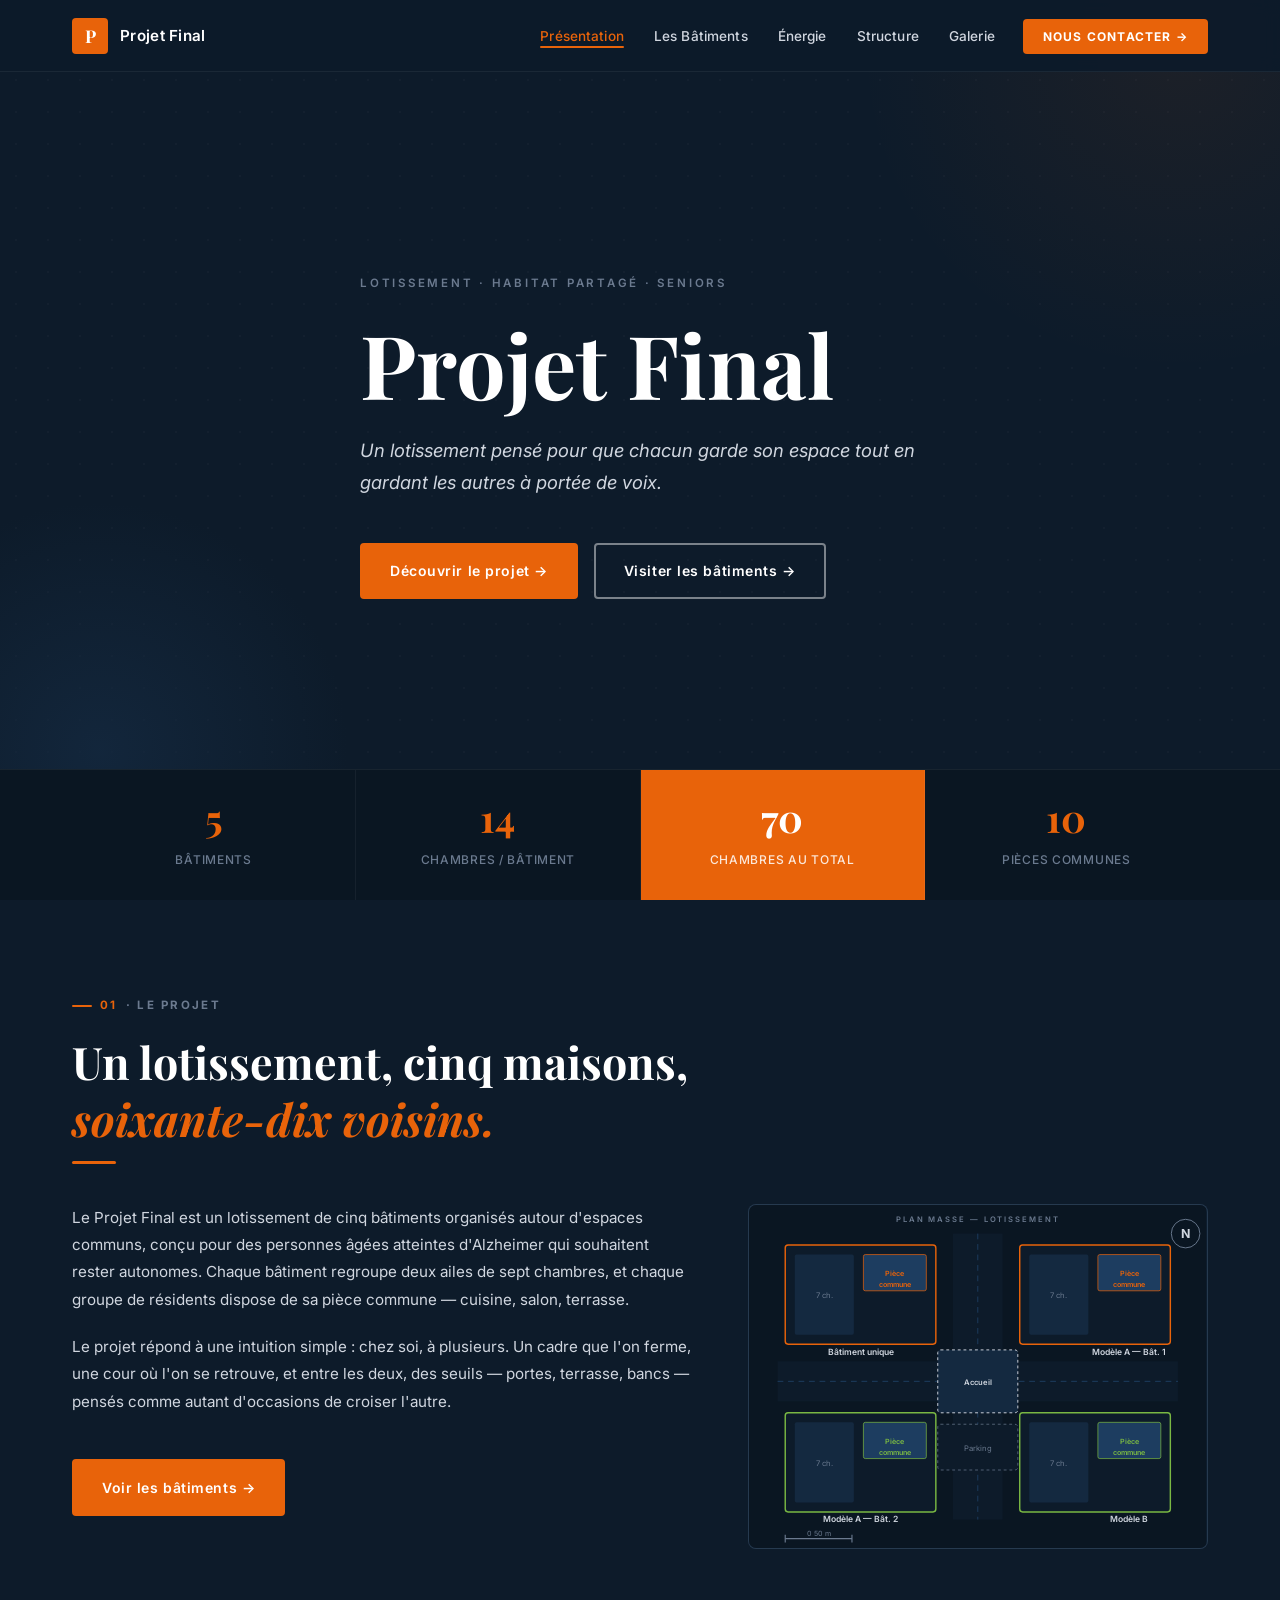
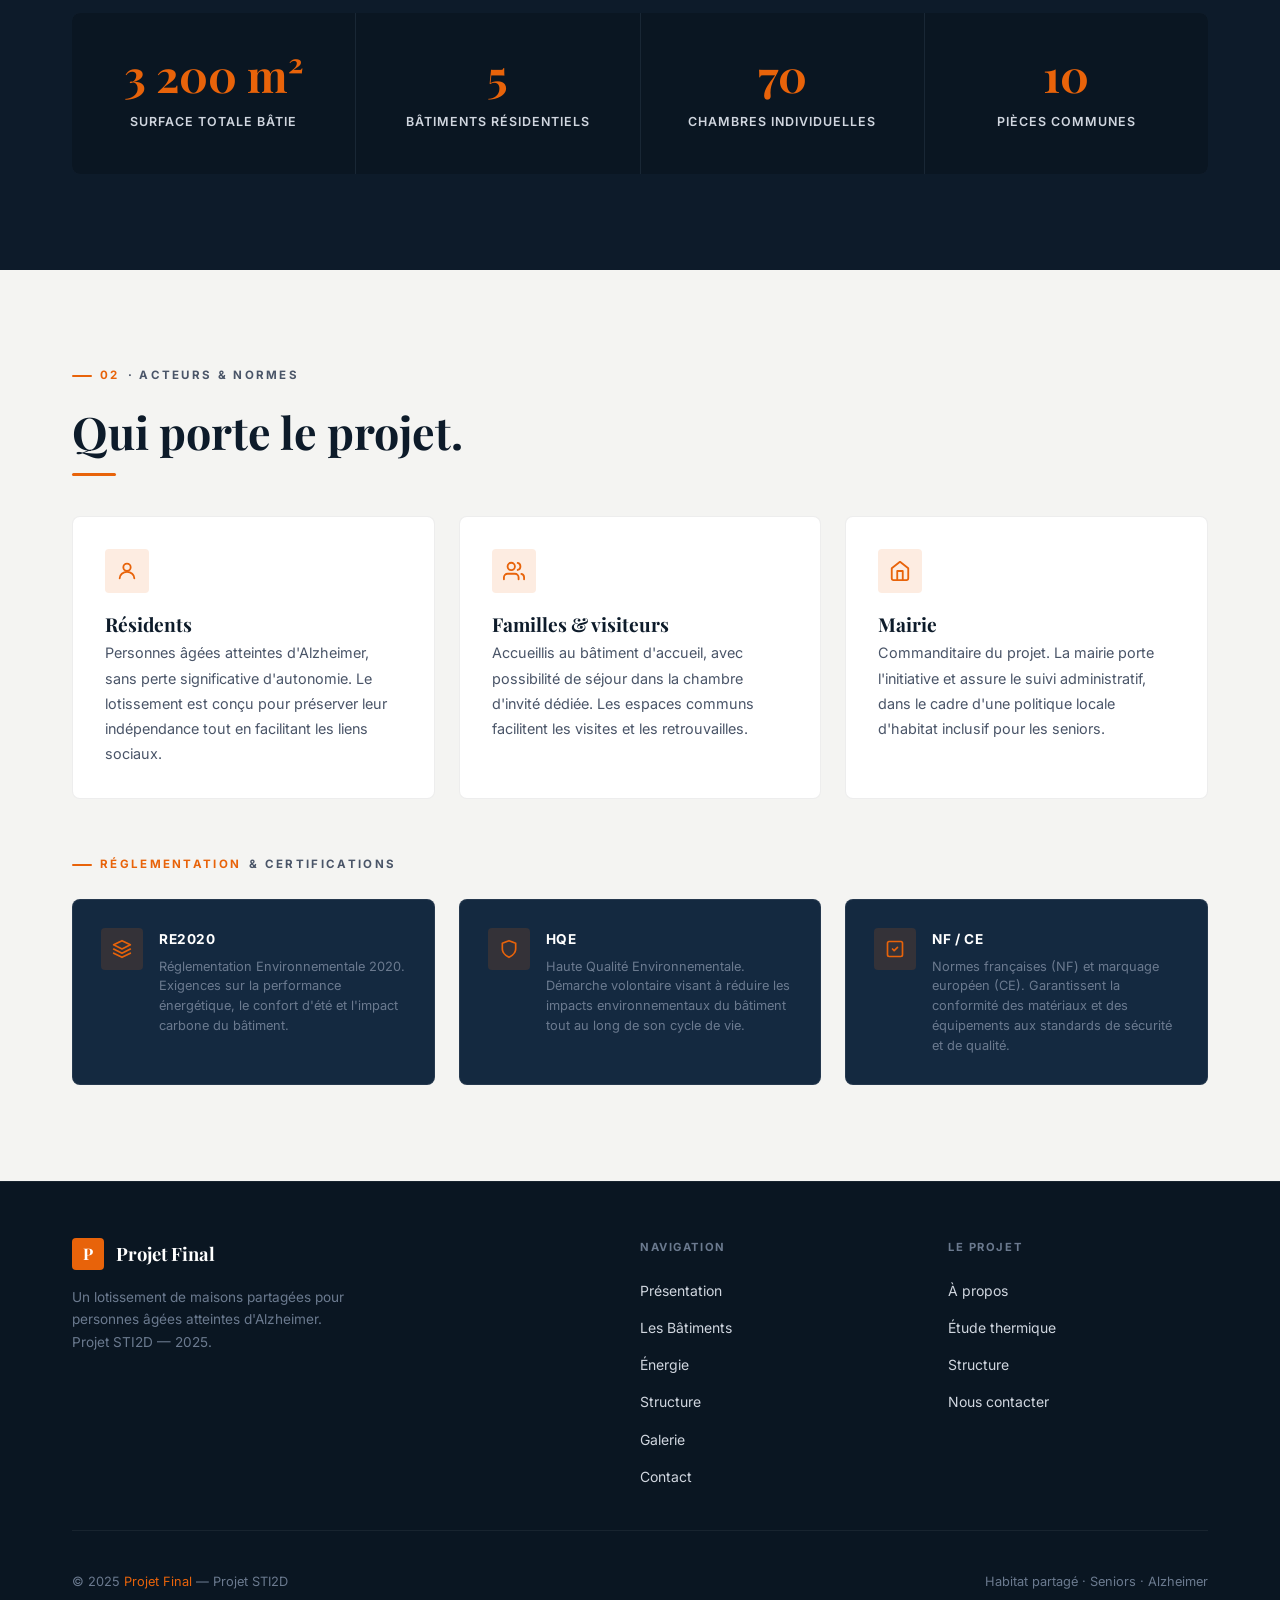
==== index.html @ f5f5091e "Add files via upload" ====
<!DOCTYPE html>
<html lang="fr">
<head>
  <meta charset="UTF-8">
  <meta name="viewport" content="width=device-width, initial-scale=1.0">
  <title>Présentation — Projet Final</title>
  <link rel="preconnect" href="https://fonts.googleapis.com">
  <link rel="preconnect" href="https://fonts.gstatic.com" crossorigin>
  <link href="https://fonts.googleapis.com/css2?family=Inter:wght@300;400;500;600;700&family=Playfair+Display:ital,wght@0,400;0,600;0,700;1,400;1,600;1,700&display=swap" rel="stylesheet">
  <link rel="stylesheet" href="style.css">
</head>
<body>

  <!-- ===== HEADER ===== -->
  <header class="header">
    <nav class="nav container">
      <a href="index.html" class="nav__logo">
        <span class="nav__logo-icon">P</span>
        <span class="nav__logo-text">Projet Final</span>
      </a>
      <ul class="nav__links">
        <li><a href="index.html" class="nav__link active">Présentation</a></li>
        <li><a href="batiments.html" class="nav__link">Les Bâtiments</a></li>
        <li><a href="energie.html" class="nav__link">Énergie</a></li>
        <li><a href="structure.html" class="nav__link">Structure</a></li>
        <li><a href="galerie.html" class="nav__link">Galerie</a></li>
        <li><a href="contact.html" class="nav__link nav__link--cta">NOUS CONTACTER →</a></li>
      </ul>
      <button class="nav__burger" id="burgerBtn" aria-label="Ouvrir le menu" aria-expanded="false">
        <span></span><span></span><span></span>
      </button>
    </nav>
    <nav class="nav__mobile" id="mobileNav">
      <a href="index.html" class="nav__link active">Présentation</a>
      <a href="batiments.html" class="nav__link">Les Bâtiments</a>
      <a href="energie.html" class="nav__link">Énergie</a>
      <a href="structure.html" class="nav__link">Structure</a>
      <a href="galerie.html" class="nav__link">Galerie</a>
      <a href="contact.html" class="nav__link nav__link--cta">NOUS CONTACTER →</a>
    </nav>
  </header>

  <main>

    <!-- ===== HERO ===== -->
    <section class="hero">
      <div class="hero__content container">
        <p class="hero__eyebrow">Lotissement · Habitat Partagé · Seniors</p>
        <h1 class="hero__title">Projet Final</h1>
        <p class="hero__subtitle">Un lotissement pensé pour que chacun garde son espace tout en gardant les autres à portée de voix.</p>
        <div class="hero__actions">
          <a href="#projet" class="btn btn--primary">Découvrir le projet →</a>
          <a href="batiments.html" class="btn btn--outline">Visiter les bâtiments →</a>
        </div>
      </div>

      <!-- Stats banner -->
      <div class="hero__stats">
        <div class="hero__stats-grid container">
          <div class="hero__stat">
            <span class="hero__stat-number">5</span>
            <span class="hero__stat-label">Bâtiments</span>
          </div>
          <div class="hero__stat">
            <span class="hero__stat-number">14</span>
            <span class="hero__stat-label">Chambres / bâtiment</span>
          </div>
          <div class="hero__stat hero__stat--featured">
            <span class="hero__stat-number">70</span>
            <span class="hero__stat-label">Chambres au total</span>
          </div>
          <div class="hero__stat">
            <span class="hero__stat-number">10</span>
            <span class="hero__stat-label">Pièces communes</span>
          </div>
        </div>
      </div>
    </section>

    <!-- ===== SECTION : LE PROJET ===== -->
    <section class="section section--dark" id="projet">
      <div class="container">

        <p class="section__eyebrow"><span>01</span> · Le Projet</p>
        <h2 class="section__title">Un lotissement, cinq maisons,</h2>
        <h2 class="section__title"><em>soixante-dix voisins.</em></h2>
        <div class="section__underline"></div>

        <div class="two-col two-col--wide-left" style="margin-bottom: 4rem;">
          <!-- Texte -->
          <div>
            <p class="section__text">
              Le Projet Final est un lotissement de cinq bâtiments organisés autour d'espaces communs, conçu pour des personnes âgées atteintes d'Alzheimer qui souhaitent rester autonomes. Chaque bâtiment regroupe deux ailes de sept chambres, et chaque groupe de résidents dispose de sa pièce commune — cuisine, salon, terrasse.
            </p>
            <p class="section__text">
              Le projet répond à une intuition simple : chez soi, à plusieurs. Un cadre que l'on ferme, une cour où l'on se retrouve, et entre les deux, des seuils — portes, terrasse, bancs — pensés comme autant d'occasions de croiser l'autre.
            </p>
            <a href="batiments.html" class="btn btn--primary" style="margin-top:1.5rem;">Voir les bâtiments →</a>
          </div>

          <!-- Plan masse SVG -->
          <div class="plan-wrapper">
            <svg viewBox="0 0 480 360" xmlns="http://www.w3.org/2000/svg" width="100%" height="100%" style="min-height:300px;">
              <!-- Fond -->
              <rect width="480" height="360" fill="#0A1622"/>

              <!-- Légende titre -->
              <text x="240" y="18" text-anchor="middle" fill="#6B7A8F" font-size="8" font-family="Inter" letter-spacing="2" font-weight="600">PLAN MASSE — LOTISSEMENT</text>

              <!-- Allée centrale verticale -->
              <rect x="214" y="30" width="52" height="300" fill="#0D1B2A"/>
              <line x1="240" y1="30" x2="240" y2="330" stroke="#1D3D60" stroke-width="1" stroke-dasharray="6,5"/>

              <!-- Allée centrale horizontale -->
              <rect x="30" y="164" width="420" height="42" fill="#0D1B2A"/>
              <line x1="30" y1="185" x2="450" y2="185" stroke="#1D3D60" stroke-width="1" stroke-dasharray="6,5"/>

              <!-- BÂTIMENT UNIQUE (haut gauche) -->
              <rect x="38" y="42" width="158" height="104" rx="3" fill="#0D1B2A" stroke="#E8630A" stroke-width="1.5"/>
              <rect x="48" y="52" width="62" height="84" rx="2" fill="#142940"/>
              <text x="79" y="98" text-anchor="middle" fill="#6B7A8F" font-size="8" font-family="Inter">7 ch.</text>
              <rect x="120" y="52" width="66" height="38" rx="2" fill="#1D3D60" stroke="#E8630A" stroke-width="0.75"/>
              <text x="153" y="75" text-anchor="middle" fill="#E8630A" font-size="7.5" font-family="Inter" font-weight="600">Pièce</text>
              <text x="153" y="86" text-anchor="middle" fill="#E8630A" font-size="7.5" font-family="Inter" font-weight="600">commune</text>
              <text x="117" y="157" text-anchor="middle" fill="#D0D6DF" font-size="9" font-family="Inter" font-weight="600">Bâtiment unique</text>

              <!-- MODÈLE A - bât 1 (haut droite) -->
              <rect x="284" y="42" width="158" height="104" rx="3" fill="#0D1B2A" stroke="#E8630A" stroke-width="1.5"/>
              <rect x="294" y="52" width="62" height="84" rx="2" fill="#142940"/>
              <text x="325" y="98" text-anchor="middle" fill="#6B7A8F" font-size="8" font-family="Inter">7 ch.</text>
              <rect x="366" y="52" width="66" height="38" rx="2" fill="#1D3D60" stroke="#E8630A" stroke-width="0.75"/>
              <text x="399" y="75" text-anchor="middle" fill="#E8630A" font-size="7.5" font-family="Inter" font-weight="600">Pièce</text>
              <text x="399" y="86" text-anchor="middle" fill="#E8630A" font-size="7.5" font-family="Inter" font-weight="600">commune</text>
              <text x="399" y="157" text-anchor="middle" fill="#D0D6DF" font-size="9" font-family="Inter" font-weight="600">Modèle A — Bât. 1</text>

              <!-- MODÈLE A - bât 2 (bas gauche) -->
              <rect x="38" y="218" width="158" height="104" rx="3" fill="#0D1B2A" stroke="#7AB843" stroke-width="1.5"/>
              <rect x="48" y="228" width="62" height="84" rx="2" fill="#142940"/>
              <text x="79" y="274" text-anchor="middle" fill="#6B7A8F" font-size="8" font-family="Inter">7 ch.</text>
              <rect x="120" y="228" width="66" height="38" rx="2" fill="#1D3D60" stroke="#7AB843" stroke-width="0.75"/>
              <text x="153" y="251" text-anchor="middle" fill="#7AB843" font-size="7.5" font-family="Inter" font-weight="600">Pièce</text>
              <text x="153" y="262" text-anchor="middle" fill="#7AB843" font-size="7.5" font-family="Inter" font-weight="600">commune</text>
              <text x="117" y="333" text-anchor="middle" fill="#D0D6DF" font-size="9" font-family="Inter" font-weight="600">Modèle A — Bât. 2</text>

              <!-- MODÈLE B - bât 1 (bas droite) -->
              <rect x="284" y="218" width="158" height="104" rx="3" fill="#0D1B2A" stroke="#7AB843" stroke-width="1.5"/>
              <rect x="294" y="228" width="62" height="84" rx="2" fill="#142940"/>
              <text x="325" y="274" text-anchor="middle" fill="#6B7A8F" font-size="8" font-family="Inter">7 ch.</text>
              <rect x="366" y="228" width="66" height="38" rx="2" fill="#1D3D60" stroke="#7AB843" stroke-width="0.75"/>
              <text x="399" y="251" text-anchor="middle" fill="#7AB843" font-size="7.5" font-family="Inter" font-weight="600">Pièce</text>
              <text x="399" y="262" text-anchor="middle" fill="#7AB843" font-size="7.5" font-family="Inter" font-weight="600">commune</text>
              <text x="399" y="333" text-anchor="middle" fill="#D0D6DF" font-size="9" font-family="Inter" font-weight="600">Modèle B</text>

              <!-- Bâtiment accueil (centre) -->
              <rect x="198" y="152" width="84" height="66" rx="3" fill="#142940" stroke="#D0D6DF" stroke-width="1" stroke-dasharray="3,3"/>
              <text x="240" y="189" text-anchor="middle" fill="#D0D6DF" font-size="8" font-family="Inter" font-weight="600">Accueil</text>

              <!-- Parking (bas centre) -->
              <rect x="198" y="230" width="84" height="48" rx="3" fill="#0D1B2A" stroke="#6B7A8F" stroke-width="0.75" stroke-dasharray="3,3"/>
              <text x="240" y="258" text-anchor="middle" fill="#6B7A8F" font-size="8" font-family="Inter">Parking</text>

              <!-- Nord -->
              <circle cx="458" cy="30" r="15" fill="none" stroke="#6B7A8F" stroke-width="1"/>
              <text x="458" y="35" text-anchor="middle" fill="#D0D6DF" font-size="13" font-family="Inter" font-weight="700">N</text>

              <!-- Échelle -->
              <line x1="38" y1="350" x2="108" y2="350" stroke="#6B7A8F" stroke-width="1.2"/>
              <line x1="38" y1="346" x2="38" y2="354" stroke="#6B7A8F" stroke-width="1.2"/>
              <line x1="108" y1="346" x2="108" y2="354" stroke="#6B7A8F" stroke-width="1.2"/>
              <text x="73" y="347" text-anchor="middle" fill="#6B7A8F" font-size="7.5" font-family="Inter">0      50 m</text>
            </svg>
          </div>
        </div>

        <!-- Chiffres clés -->
        <div class="stats-grid">
          <div class="stat-block">
            <span class="stat-block__number">3 200 m²</span>
            <span class="stat-block__label">Surface totale bâtie</span>
          </div>
          <div class="stat-block">
            <span class="stat-block__number">5</span>
            <span class="stat-block__label">Bâtiments résidentiels</span>
          </div>
          <div class="stat-block">
            <span class="stat-block__number">70</span>
            <span class="stat-block__label">Chambres individuelles</span>
          </div>
          <div class="stat-block">
            <span class="stat-block__number">10</span>
            <span class="stat-block__label">Pièces communes</span>
          </div>
        </div>

      </div>
    </section>

    <!-- ===== SECTION : ACTEURS & NORMES ===== -->
    <section class="section section--light">
      <div class="container">

        <p class="section__eyebrow"><span>02</span> · Acteurs & Normes</p>
        <h2 class="section__title">Qui porte le projet.</h2>
        <div class="section__underline"></div>

        <!-- Acteurs -->
        <div class="cards-grid cards-grid--3" style="margin-bottom: 3.5rem;">

          <div class="card card--light">
            <div class="card__icon">
              <svg width="22" height="22" viewBox="0 0 24 24" fill="none" xmlns="http://www.w3.org/2000/svg">
                <circle cx="12" cy="8" r="4" stroke="#E8630A" stroke-width="2"/>
                <path d="M4 20c0-4 3.6-7 8-7s8 3 8 7" stroke="#E8630A" stroke-width="2" stroke-linecap="round"/>
              </svg>
            </div>
            <h3 class="card__title">Résidents</h3>
            <p class="card__text">Personnes âgées atteintes d'Alzheimer, sans perte significative d'autonomie. Le lotissement est conçu pour préserver leur indépendance tout en facilitant les liens sociaux.</p>
          </div>

          <div class="card card--light">
            <div class="card__icon">
              <svg width="22" height="22" viewBox="0 0 24 24" fill="none" xmlns="http://www.w3.org/2000/svg">
                <path d="M17 21v-2a4 4 0 0 0-4-4H5a4 4 0 0 0-4 4v2" stroke="#E8630A" stroke-width="2" stroke-linecap="round"/>
                <circle cx="9" cy="7" r="4" stroke="#E8630A" stroke-width="2"/>
                <path d="M23 21v-2a4 4 0 0 0-3-3.87M16 3.13a4 4 0 0 1 0 7.75" stroke="#E8630A" stroke-width="2" stroke-linecap="round"/>
              </svg>
            </div>
            <h3 class="card__title">Familles &amp; visiteurs</h3>
            <p class="card__text">Accueillis au bâtiment d'accueil, avec possibilité de séjour dans la chambre d'invité dédiée. Les espaces communs facilitent les visites et les retrouvailles.</p>
          </div>

          <div class="card card--light">
            <div class="card__icon">
              <svg width="22" height="22" viewBox="0 0 24 24" fill="none" xmlns="http://www.w3.org/2000/svg">
                <path d="M3 9l9-7 9 7v11a2 2 0 0 1-2 2H5a2 2 0 0 1-2-2z" stroke="#E8630A" stroke-width="2" stroke-linecap="round" stroke-linejoin="round"/>
                <polyline points="9,22 9,12 15,12 15,22" stroke="#E8630A" stroke-width="2" stroke-linecap="round" stroke-linejoin="round"/>
              </svg>
            </div>
            <h3 class="card__title">Mairie</h3>
            <p class="card__text">Commanditaire du projet. La mairie porte l'initiative et assure le suivi administratif, dans le cadre d'une politique locale d'habitat inclusif pour les seniors.</p>
          </div>

        </div>

        <!-- Normes -->
        <p class="section__eyebrow" style="margin-bottom:1.5rem;"><span>Réglementation</span> & Certifications</p>
        <div class="cards-grid cards-grid--3">

          <div class="badge-card">
            <div class="badge-card__icon">
              <svg width="20" height="20" viewBox="0 0 24 24" fill="none">
                <path d="M12 2L2 7l10 5 10-5-10-5z" stroke="#E8630A" stroke-width="2" stroke-linecap="round" stroke-linejoin="round"/>
                <path d="M2 17l10 5 10-5M2 12l10 5 10-5" stroke="#E8630A" stroke-width="2" stroke-linecap="round" stroke-linejoin="round"/>
              </svg>
            </div>
            <div class="badge-card__body">
              <div class="badge-card__title">RE2020</div>
              <p class="badge-card__desc">Réglementation Environnementale 2020. Exigences sur la performance énergétique, le confort d'été et l'impact carbone du bâtiment.</p>
            </div>
          </div>

          <div class="badge-card">
            <div class="badge-card__icon">
              <svg width="20" height="20" viewBox="0 0 24 24" fill="none">
                <path d="M12 22s8-4 8-10V5l-8-3-8 3v7c0 6 8 10 8 10z" stroke="#E8630A" stroke-width="2" stroke-linecap="round" stroke-linejoin="round"/>
              </svg>
            </div>
            <div class="badge-card__body">
              <div class="badge-card__title">HQE</div>
              <p class="badge-card__desc">Haute Qualité Environnementale. Démarche volontaire visant à réduire les impacts environnementaux du bâtiment tout au long de son cycle de vie.</p>
            </div>
          </div>

          <div class="badge-card">
            <div class="badge-card__icon">
              <svg width="20" height="20" viewBox="0 0 24 24" fill="none">
                <rect x="3" y="3" width="18" height="18" rx="2" stroke="#E8630A" stroke-width="2"/>
                <path d="M9 12l2 2 4-4" stroke="#E8630A" stroke-width="2" stroke-linecap="round" stroke-linejoin="round"/>
              </svg>
            </div>
            <div class="badge-card__body">
              <div class="badge-card__title">NF / CE</div>
              <p class="badge-card__desc">Normes françaises (NF) et marquage européen (CE). Garantissent la conformité des matériaux et des équipements aux standards de sécurité et de qualité.</p>
            </div>
          </div>

        </div>

      </div>
    </section>

  </main>

  <!-- ===== FOOTER ===== -->
  <footer class="footer">
    <div class="container">
      <div class="footer__grid">
        <div class="footer__brand">
          <div class="footer__logo">
            <span class="footer__logo-icon">P</span>
            <span class="footer__brand-name">Projet Final</span>
          </div>
          <p class="footer__brand-desc">Un lotissement de maisons partagées pour personnes âgées atteintes d'Alzheimer. Projet STI2D — 2025.</p>
        </div>
        <div>
          <div class="footer__heading">Navigation</div>
          <ul class="footer__links">
            <li><a href="index.html" class="footer__link">Présentation</a></li>
            <li><a href="batiments.html" class="footer__link">Les Bâtiments</a></li>
            <li><a href="energie.html" class="footer__link">Énergie</a></li>
            <li><a href="structure.html" class="footer__link">Structure</a></li>
            <li><a href="galerie.html" class="footer__link">Galerie</a></li>
            <li><a href="contact.html" class="footer__link">Contact</a></li>
          </ul>
        </div>
        <div>
          <div class="footer__heading">Le projet</div>
          <ul class="footer__links">
            <li><a href="index.html#projet" class="footer__link">À propos</a></li>
            <li><a href="energie.html" class="footer__link">Étude thermique</a></li>
            <li><a href="structure.html" class="footer__link">Structure</a></li>
            <li><a href="contact.html" class="footer__link">Nous contacter</a></li>
          </ul>
        </div>
      </div>
      <div class="footer__bottom">
        <p class="footer__copy">© 2025 <span>Projet Final</span> — Projet STI2D</p>
        <p class="footer__copy">Habitat partagé · Seniors · Alzheimer</p>
      </div>
    </div>
  </footer>

  <script src="script.js"></script>
</body>
</html>
---- style.css ----
@import url('https://fonts.googleapis.com/css2?family=Inter:wght@300;400;500;600;700&family=Playfair+Display:ital,wght@0,400;0,600;0,700;1,400;1,600;1,700&display=swap');

/* ================================================================
   Variables
   ================================================================ */
:root {
  --bleu-nuit: #0D1B2A;
  --bleu-nuit-sombre: #0A1622;
  --bleu-nuit-clair: #142940;
  --blanc: #FFFFFF;
  --orange: #E8630A;
  --orange-hover: #FF7A1F;
  --gris-acier: #4A5568;
  --blanc-casse: #F4F4F2;
  --gris-clair: #D0D6DF;
  --gris-acier-clair: #6B7A8F;
  --vert-a: #2F9E63;
  --vert-b: #7AB843;

  --header-height: 72px;
  --radius: 4px;
  --radius-lg: 8px;
  --transition: 0.3s ease;
  --shadow: 0 4px 24px rgba(0, 0, 0, 0.3);
  --shadow-orange: 0 8px 32px rgba(232, 99, 10, 0.18);
}

/* ================================================================
   Reset
   ================================================================ */
*, *::before, *::after {
  box-sizing: border-box;
  margin: 0;
  padding: 0;
}

html {
  scroll-behavior: smooth;
}

body {
  font-family: 'Inter', sans-serif;
  background-color: var(--bleu-nuit);
  color: var(--blanc);
  line-height: 1.7;
  font-size: 16px;
  -webkit-font-smoothing: antialiased;
}

img, svg { display: block; max-width: 100%; }
a { text-decoration: none; color: inherit; }
ul { list-style: none; }

h1, h2, h3, h4, h5 {
  font-family: 'Playfair Display', serif;
  line-height: 1.15;
}

/* ================================================================
   Layout
   ================================================================ */
.container {
  max-width: 1200px;
  margin: 0 auto;
  padding: 0 2rem;
}

/* ================================================================
   Header / Navigation
   ================================================================ */
.header {
  position: fixed;
  top: 0;
  left: 0;
  right: 0;
  height: var(--header-height);
  background-color: rgba(13, 27, 42, 0.96);
  backdrop-filter: blur(8px);
  border-bottom: 1px solid rgba(255, 255, 255, 0.06);
  z-index: 1000;
}

.nav {
  display: flex;
  align-items: center;
  justify-content: space-between;
  height: 100%;
}

.nav__logo {
  display: flex;
  align-items: center;
  gap: 0.75rem;
  color: var(--blanc);
  transition: opacity var(--transition);
  flex-shrink: 0;
}

.nav__logo:hover { opacity: 0.85; }

.nav__logo-icon {
  display: flex;
  align-items: center;
  justify-content: center;
  width: 36px;
  height: 36px;
  background-color: var(--orange);
  color: var(--blanc);
  font-family: 'Playfair Display', serif;
  font-weight: 700;
  font-size: 1.1rem;
  border-radius: var(--radius);
  flex-shrink: 0;
}

.nav__logo-text {
  font-weight: 600;
  font-size: 0.95rem;
  letter-spacing: 0.02em;
}

.nav__links {
  display: flex;
  align-items: center;
  gap: 0.125rem;
}

.nav__link {
  font-size: 0.85rem;
  font-weight: 500;
  color: var(--gris-clair);
  padding: 0.5rem 0.875rem;
  border-radius: var(--radius);
  transition: color var(--transition);
  letter-spacing: 0.01em;
  white-space: nowrap;
  position: relative;
}

.nav__link:hover { color: var(--blanc); }

.nav__link.active {
  color: var(--orange);
}

.nav__link.active::after {
  content: '';
  position: absolute;
  bottom: 4px;
  left: 0.875rem;
  right: 0.875rem;
  height: 2px;
  background-color: var(--orange);
  border-radius: 1px;
}

.nav__link--cta {
  background-color: var(--orange);
  color: var(--blanc);
  font-size: 0.75rem;
  font-weight: 700;
  letter-spacing: 0.1em;
  text-transform: uppercase;
  padding: 0.6rem 1.25rem;
  border-radius: var(--radius);
  margin-left: 0.75rem;
  transition: background-color var(--transition);
}

.nav__link--cta:hover {
  background-color: var(--orange-hover);
  color: var(--blanc);
}

.nav__link--cta.active { color: var(--blanc); }
.nav__link--cta.active::after { display: none; }

/* Burger */
.nav__burger {
  display: none;
  flex-direction: column;
  gap: 5px;
  background: none;
  border: none;
  cursor: pointer;
  padding: 0.5rem;
}

.nav__burger span {
  display: block;
  width: 24px;
  height: 2px;
  background-color: var(--blanc);
  border-radius: 2px;
  transition: transform var(--transition), opacity var(--transition);
}

/* Mobile nav */
.nav__mobile {
  display: none;
  position: fixed;
  top: var(--header-height);
  left: 0;
  right: 0;
  background-color: var(--bleu-nuit-sombre);
  border-bottom: 1px solid rgba(255,255,255,0.06);
  padding: 1.5rem 2rem;
  z-index: 999;
  flex-direction: column;
  gap: 0;
}

.nav__mobile.is-open { display: flex; }

.nav__mobile .nav__link {
  display: block;
  padding: 0.875rem 0;
  border-bottom: 1px solid rgba(255,255,255,0.05);
  font-size: 1rem;
  margin-left: 0;
}

.nav__mobile .nav__link--cta {
  margin: 1rem 0 0;
  text-align: center;
  display: block;
}

.nav__mobile .nav__link--cta.active::after { display: none; }

/* ================================================================
   Sections
   ================================================================ */
.section {
  padding: 6rem 0;
}

.section--dark { background-color: var(--bleu-nuit); }
.section--dark-alt { background-color: var(--bleu-nuit-sombre); }

.section--light {
  background-color: var(--blanc-casse);
  color: var(--gris-acier);
}

/* Section header */
.section__eyebrow {
  font-family: 'Inter', sans-serif;
  font-size: 0.72rem;
  font-weight: 700;
  letter-spacing: 0.2em;
  text-transform: uppercase;
  color: var(--gris-acier-clair);
  margin-bottom: 1.25rem;
  display: flex;
  align-items: center;
  gap: 0.5rem;
}

.section__eyebrow::before {
  content: '';
  display: inline-block;
  width: 20px;
  height: 2px;
  background-color: var(--orange);
  border-radius: 1px;
  flex-shrink: 0;
}

.section__eyebrow span { color: var(--orange); }
.section--light .section__eyebrow { color: var(--gris-acier); }

.section__title {
  font-size: clamp(1.9rem, 3.5vw, 2.85rem);
  font-weight: 700;
  color: var(--blanc);
  margin-bottom: 0.375rem;
  line-height: 1.15;
}

.section--light .section__title { color: var(--bleu-nuit); }

.section__title em {
  font-style: italic;
  color: var(--orange);
}

.section__underline {
  width: 44px;
  height: 3px;
  background-color: var(--orange);
  border-radius: 2px;
  margin: 1rem 0 2.5rem;
}

.section--light .section__underline { background-color: var(--orange); }

.section__lead {
  font-size: 1.05rem;
  color: var(--gris-clair);
  max-width: 640px;
  line-height: 1.75;
  margin-bottom: 1.5rem;
}

.section--light .section__lead { color: var(--gris-acier); }

.section__text {
  font-size: 0.95rem;
  color: var(--gris-clair);
  line-height: 1.8;
  margin-bottom: 1.25rem;
}

.section--light .section__text { color: var(--gris-acier); }

/* ================================================================
   Hero — full screen (index)
   ================================================================ */
.hero {
  min-height: 100vh;
  background-color: var(--bleu-nuit);
  background-image: radial-gradient(rgba(255,255,255,0.025) 1px, transparent 1px);
  background-size: 32px 32px;
  display: flex;
  flex-direction: column;
  padding-top: var(--header-height);
  position: relative;
  overflow: hidden;
}

.hero::before {
  content: '';
  position: absolute;
  top: -300px;
  right: -250px;
  width: 700px;
  height: 700px;
  background: radial-gradient(circle, rgba(232, 99, 10, 0.07) 0%, transparent 65%);
  pointer-events: none;
}

.hero::after {
  content: '';
  position: absolute;
  bottom: -100px;
  left: -150px;
  width: 500px;
  height: 500px;
  background: radial-gradient(circle, rgba(20, 41, 64, 0.8) 0%, transparent 70%);
  pointer-events: none;
}

.hero__content {
  flex: 1;
  display: flex;
  flex-direction: column;
  justify-content: center;
  padding: 5rem 0 3rem;
  position: relative;
  z-index: 1;
}

.hero__eyebrow {
  font-family: 'Inter', sans-serif;
  font-size: 0.72rem;
  font-weight: 600;
  letter-spacing: 0.24em;
  text-transform: uppercase;
  color: var(--gris-acier-clair);
  margin-bottom: 1.5rem;
}

.hero__title {
  font-size: clamp(3rem, 7vw, 5.5rem);
  font-weight: 700;
  color: var(--blanc);
  line-height: 1.05;
  margin-bottom: 1.5rem;
  max-width: 700px;
}

.hero__subtitle {
  font-size: clamp(1rem, 1.8vw, 1.15rem);
  font-style: italic;
  color: var(--gris-clair);
  max-width: 560px;
  margin-bottom: 2.75rem;
  line-height: 1.75;
}

.hero__actions {
  display: flex;
  gap: 1rem;
  flex-wrap: wrap;
}

/* Hero — short (inner pages) */
.hero--short {
  min-height: auto;
  padding: 9rem 0 5rem;
  background-image: radial-gradient(rgba(255,255,255,0.025) 1px, transparent 1px);
  background-size: 32px 32px;
}

.hero--short .hero__content {
  padding: 0;
  flex: none;
}

.hero--short .hero__title {
  font-size: clamp(2.2rem, 5vw, 3.8rem);
}

/* Stats banner */
.hero__stats {
  background-color: var(--bleu-nuit-sombre);
  border-top: 1px solid rgba(255,255,255,0.06);
  position: relative;
  z-index: 1;
}

.hero__stats-grid {
  display: flex;
  align-items: stretch;
}

.hero__stat {
  flex: 1;
  padding: 1.75rem 1.5rem;
  text-align: center;
  border-right: 1px solid rgba(255,255,255,0.05);
}

.hero__stat:last-child { border-right: none; }

.hero__stat--featured {
  background-color: var(--orange);
}

.hero__stat-number {
  font-family: 'Playfair Display', serif;
  font-size: clamp(1.8rem, 3vw, 2.4rem);
  font-weight: 700;
  color: var(--orange);
  display: block;
  line-height: 1;
  margin-bottom: 0.5rem;
}

.hero__stat--featured .hero__stat-number { color: var(--blanc); }

.hero__stat-label {
  font-size: 0.75rem;
  font-weight: 500;
  color: var(--gris-acier-clair);
  letter-spacing: 0.06em;
  text-transform: uppercase;
  line-height: 1.4;
}

.hero__stat--featured .hero__stat-label { color: rgba(255,255,255,0.85); }

/* ================================================================
   Buttons
   ================================================================ */
.btn {
  display: inline-flex;
  align-items: center;
  gap: 0.5rem;
  font-family: 'Inter', sans-serif;
  font-size: 0.875rem;
  font-weight: 600;
  letter-spacing: 0.04em;
  padding: 0.9rem 1.75rem;
  border-radius: var(--radius);
  border: 2px solid transparent;
  cursor: pointer;
  transition: background-color var(--transition), color var(--transition),
              border-color var(--transition), transform var(--transition),
              box-shadow var(--transition);
  white-space: nowrap;
}

.btn:hover { transform: translateY(-1px); }

.btn--primary {
  background-color: var(--orange);
  color: var(--blanc);
  border-color: var(--orange);
}

.btn--primary:hover {
  background-color: var(--orange-hover);
  border-color: var(--orange-hover);
  box-shadow: var(--shadow-orange);
}

.btn--outline {
  background-color: transparent;
  color: var(--blanc);
  border-color: rgba(255,255,255,0.45);
}

.btn--outline:hover {
  border-color: var(--blanc);
  background-color: rgba(255,255,255,0.05);
}

.btn--full {
  width: 100%;
  justify-content: center;
}

/* ================================================================
   Two-column grid
   ================================================================ */
.two-col {
  display: grid;
  grid-template-columns: 1fr 1fr;
  gap: 3.5rem;
  align-items: start;
}

.two-col--wide-left { grid-template-columns: 1.35fr 1fr; }
.two-col--wide-right { grid-template-columns: 1fr 1.35fr; }

/* ================================================================
   Cards grid
   ================================================================ */
.cards-grid {
  display: grid;
  grid-template-columns: repeat(2, 1fr);
  gap: 1.5rem;
}

.cards-grid--3 {
  grid-template-columns: repeat(3, 1fr);
}

/* ================================================================
   Card
   ================================================================ */
.card {
  background-color: var(--bleu-nuit-sombre);
  border: 1px solid rgba(255,255,255,0.06);
  border-radius: var(--radius-lg);
  padding: 2rem;
  display: flex;
  flex-direction: column;
  transition: transform var(--transition), border-color var(--transition), box-shadow var(--transition);
  position: relative;
  overflow: hidden;
}

.card:hover {
  transform: translateY(-4px);
  border-color: rgba(232, 99, 10, 0.3);
  box-shadow: var(--shadow-orange);
}

.card--light {
  background-color: var(--blanc);
  border-color: rgba(0,0,0,0.07);
  color: var(--gris-acier);
}

.card--light:hover { border-color: rgba(232, 99, 10, 0.35); }

.card__number {
  font-family: 'Playfair Display', serif;
  font-size: 2.75rem;
  font-weight: 700;
  color: var(--orange);
  line-height: 1;
  margin-bottom: 1rem;
}

.card__filigrane {
  position: absolute;
  right: 1.25rem;
  top: 0.5rem;
  font-family: 'Playfair Display', serif;
  font-size: 6rem;
  font-weight: 900;
  color: rgba(255,255,255,0.03);
  line-height: 1;
  pointer-events: none;
  user-select: none;
}

.card__title {
  font-family: 'Playfair Display', serif;
  font-size: 1.2rem;
  font-weight: 700;
  color: var(--blanc);
  margin-bottom: 0.3rem;
}

.card--light .card__title { color: var(--bleu-nuit); }

.card__subtitle {
  font-family: 'Inter', sans-serif;
  font-size: 0.75rem;
  font-weight: 600;
  color: var(--gris-acier-clair);
  letter-spacing: 0.06em;
  text-transform: uppercase;
  margin-bottom: 1rem;
}

.card__text {
  font-family: 'Inter', sans-serif;
  font-size: 0.9rem;
  color: var(--gris-clair);
  line-height: 1.75;
  flex: 1;
}

.card--light .card__text { color: var(--gris-acier); }

.card__stats {
  display: flex;
  gap: 1.25rem;
  margin-top: 1.5rem;
  padding-top: 1.25rem;
  border-top: 1px solid rgba(255,255,255,0.06);
  flex-wrap: wrap;
}

.card__stat {
  font-family: 'Inter', sans-serif;
  font-size: 0.8rem;
  color: var(--gris-acier-clair);
  font-weight: 500;
}

.card__stat strong { color: var(--orange); }

.card__icon {
  width: 44px;
  height: 44px;
  background-color: rgba(232, 99, 10, 0.12);
  border-radius: var(--radius);
  display: flex;
  align-items: center;
  justify-content: center;
  margin-bottom: 1.25rem;
}

/* ================================================================
   Badge norm card (dark card on light bg)
   ================================================================ */
.badge-card {
  background-color: var(--bleu-nuit-clair);
  border: 1px solid rgba(255,255,255,0.07);
  border-radius: var(--radius-lg);
  padding: 1.75rem;
  display: flex;
  align-items: flex-start;
  gap: 1rem;
  transition: border-color var(--transition), transform var(--transition);
}

.badge-card:hover {
  border-color: rgba(232, 99, 10, 0.35);
  transform: translateY(-2px);
}

.badge-card__icon {
  width: 42px;
  height: 42px;
  background-color: rgba(232, 99, 10, 0.15);
  border-radius: var(--radius);
  display: flex;
  align-items: center;
  justify-content: center;
  flex-shrink: 0;
}

.badge-card__body {}

.badge-card__title {
  font-family: 'Inter', sans-serif;
  font-size: 0.85rem;
  font-weight: 700;
  color: var(--blanc);
  margin-bottom: 0.35rem;
  letter-spacing: 0.04em;
  text-transform: uppercase;
}

.badge-card__desc {
  font-family: 'Inter', sans-serif;
  font-size: 0.8rem;
  color: var(--gris-acier-clair);
  line-height: 1.55;
}

/* ================================================================
   Key numbers / stats blocks
   ================================================================ */
.stats-grid {
  display: grid;
  grid-template-columns: repeat(4, 1fr);
  gap: 1px;
  background-color: rgba(255,255,255,0.05);
  border-radius: var(--radius-lg);
  overflow: hidden;
}

.stat-block {
  background-color: var(--bleu-nuit-sombre);
  padding: 2.5rem 2rem;
  text-align: center;
}

.stat-block__number {
  font-family: 'Playfair Display', serif;
  font-size: clamp(2.2rem, 3.5vw, 3rem);
  font-weight: 700;
  color: var(--orange);
  display: block;
  line-height: 1;
  margin-bottom: 0.6rem;
}

.stat-block__label {
  font-family: 'Inter', sans-serif;
  font-size: 0.78rem;
  font-weight: 600;
  color: var(--gris-clair);
  letter-spacing: 0.08em;
  text-transform: uppercase;
  line-height: 1.4;
}

/* ================================================================
   Plan masse placeholder (SVG container)
   ================================================================ */
.plan-wrapper {
  background-color: var(--bleu-nuit-clair);
  border: 1px solid rgba(255,255,255,0.08);
  border-radius: var(--radius-lg);
  overflow: hidden;
  min-height: 340px;
  display: flex;
  align-items: center;
  justify-content: center;
}

/* ================================================================
   SVG Floor plan (batiments)
   ================================================================ */
.floorplan-wrapper {
  background-color: var(--bleu-nuit-clair);
  border-radius: var(--radius-lg);
  overflow: hidden;
  border: 1px solid rgba(255,255,255,0.08);
  margin-bottom: 2rem;
}

/* ================================================================
   Gallery
   ================================================================ */
.gallery-grid {
  display: grid;
  grid-template-columns: repeat(3, 1fr);
  gap: 1rem;
}

.gallery-item {
  background-color: var(--bleu-nuit-clair);
  border: 1px solid rgba(255,255,255,0.06);
  border-radius: var(--radius-lg);
  aspect-ratio: 16/9;
  display: flex;
  align-items: center;
  justify-content: center;
  overflow: hidden;
  cursor: pointer;
  transition: transform var(--transition), box-shadow var(--transition), border-color var(--transition);
  position: relative;
}

.gallery-item:hover {
  transform: translateY(-4px);
  box-shadow: 0 12px 40px rgba(232, 99, 10, 0.22);
  border-color: rgba(232, 99, 10, 0.45);
}

.gallery-item__label {
  font-family: 'Inter', sans-serif;
  font-size: 0.72rem;
  font-weight: 600;
  color: var(--gris-acier-clair);
  letter-spacing: 0.12em;
  text-transform: uppercase;
  text-align: center;
  padding: 0 1rem;
}

.gallery-item__overlay {
  position: absolute;
  inset: 0;
  background: linear-gradient(135deg, rgba(232,99,10,0.04) 0%, transparent 60%);
  pointer-events: none;
}

/* ================================================================
   Data table (energie)
   ================================================================ */
.table-wrapper {
  border-radius: var(--radius-lg);
  overflow: hidden;
  border: 1px solid rgba(255,255,255,0.06);
}

.data-table {
  width: 100%;
  border-collapse: collapse;
  font-family: 'Inter', sans-serif;
  font-size: 0.875rem;
}

.data-table thead {
  background-color: var(--bleu-nuit-clair);
}

.data-table th {
  padding: 1rem 1.25rem;
  text-align: left;
  font-size: 0.7rem;
  font-weight: 700;
  letter-spacing: 0.12em;
  text-transform: uppercase;
  color: var(--gris-acier-clair);
  white-space: nowrap;
}

.data-table td {
  padding: 1rem 1.25rem;
  color: var(--gris-clair);
  border-bottom: 1px solid rgba(255,255,255,0.04);
}

.data-table tbody tr { background-color: var(--bleu-nuit-sombre); }
.data-table tbody tr:last-child td { border-bottom: none; }
.data-table tbody tr:hover { background-color: var(--bleu-nuit-clair); }

.dpe-badge {
  display: inline-flex;
  align-items: center;
  justify-content: center;
  width: 28px;
  height: 28px;
  border-radius: 4px;
  font-weight: 700;
  font-size: 0.9rem;
  color: var(--blanc);
}

.dpe-a { background-color: var(--vert-a); }
.dpe-b { background-color: var(--vert-b); }

/* ================================================================
   Form (contact)
   ================================================================ */
.form-wrapper {
  max-width: 600px;
  margin: 0 auto;
}

.form__group { margin-bottom: 1.5rem; }

.form__label {
  display: block;
  font-family: 'Inter', sans-serif;
  font-size: 0.72rem;
  font-weight: 700;
  letter-spacing: 0.1em;
  text-transform: uppercase;
  color: var(--gris-acier-clair);
  margin-bottom: 0.5rem;
}

.form__input,
.form__textarea {
  width: 100%;
  background-color: var(--bleu-nuit-clair);
  border: 1px solid rgba(255,255,255,0.1);
  border-radius: var(--radius);
  padding: 0.9rem 1.1rem;
  font-family: 'Inter', sans-serif;
  font-size: 0.95rem;
  color: var(--blanc);
  outline: none;
  transition: border-color var(--transition), box-shadow var(--transition);
}

.form__input::placeholder,
.form__textarea::placeholder {
  color: var(--gris-acier-clair);
}

.form__input:focus,
.form__textarea:focus {
  border-color: var(--orange);
  box-shadow: 0 0 0 3px rgba(232, 99, 10, 0.12);
}

.form__textarea {
  resize: vertical;
  min-height: 140px;
}

/* ================================================================
   Contact info
   ================================================================ */
.contact-info {
  background-color: var(--blanc-casse);
  padding: 4rem 0;
}

.contact-info__grid {
  display: grid;
  grid-template-columns: repeat(3, 1fr);
  gap: 2rem;
}

.contact-item {
  text-align: center;
  padding: 2rem 1.5rem;
}

.contact-item__icon {
  width: 52px;
  height: 52px;
  background-color: rgba(232, 99, 10, 0.1);
  border-radius: 50%;
  display: flex;
  align-items: center;
  justify-content: center;
  margin: 0 auto 1rem;
}

.contact-item__label {
  font-family: 'Inter', sans-serif;
  font-size: 0.72rem;
  font-weight: 700;
  letter-spacing: 0.1em;
  text-transform: uppercase;
  color: var(--gris-acier);
  margin-bottom: 0.5rem;
}

.contact-item__value {
  font-family: 'Inter', sans-serif;
  font-size: 0.95rem;
  color: var(--bleu-nuit);
  font-weight: 500;
  line-height: 1.6;
}

/* ================================================================
   Placeholder block
   ================================================================ */
.placeholder-block {
  background-color: var(--bleu-nuit-clair);
  border: 1px dashed rgba(255,255,255,0.1);
  border-radius: var(--radius-lg);
  padding: 3rem;
  text-align: center;
}

.placeholder-block p {
  font-size: 0.8rem;
  color: var(--gris-acier-clair);
  letter-spacing: 0.08em;
  text-transform: uppercase;
}

.section--light .placeholder-block {
  background-color: rgba(20, 41, 64, 0.06);
  border-color: rgba(20, 41, 64, 0.12);
}

.section--light .placeholder-block p { color: var(--gris-acier); }

/* ================================================================
   Note box
   ================================================================ */
.note-box {
  background-color: var(--bleu-nuit-clair);
  border-left: 3px solid var(--orange);
  border-radius: 0 var(--radius) var(--radius) 0;
  padding: 1rem 1.5rem;
  margin-bottom: 2rem;
}

.note-box p {
  font-family: 'Inter', sans-serif;
  font-size: 0.875rem;
  color: var(--gris-clair);
  line-height: 1.6;
}

/* ================================================================
   Footer
   ================================================================ */
.footer {
  background-color: var(--bleu-nuit-sombre);
  border-top: 1px solid rgba(255,255,255,0.06);
  padding: 3.5rem 0 2rem;
}

.footer__grid {
  display: grid;
  grid-template-columns: 2fr 1fr 1fr;
  gap: 3rem;
  margin-bottom: 2.5rem;
  padding-bottom: 2.5rem;
  border-bottom: 1px solid rgba(255,255,255,0.06);
}

.footer__brand {}

.footer__logo {
  display: flex;
  align-items: center;
  gap: 0.75rem;
  margin-bottom: 1rem;
}

.footer__logo-icon {
  display: flex;
  align-items: center;
  justify-content: center;
  width: 32px;
  height: 32px;
  background-color: var(--orange);
  color: var(--blanc);
  font-family: 'Playfair Display', serif;
  font-weight: 700;
  font-size: 1rem;
  border-radius: var(--radius);
}

.footer__brand-name {
  font-family: 'Playfair Display', serif;
  font-size: 1.15rem;
  font-weight: 700;
  color: var(--blanc);
}

.footer__brand-desc {
  font-family: 'Inter', sans-serif;
  font-size: 0.85rem;
  color: var(--gris-acier-clair);
  line-height: 1.65;
  max-width: 280px;
}

.footer__heading {
  font-family: 'Inter', sans-serif;
  font-size: 0.7rem;
  font-weight: 700;
  letter-spacing: 0.14em;
  text-transform: uppercase;
  color: var(--gris-acier-clair);
  margin-bottom: 1.25rem;
}

.footer__links {
  display: flex;
  flex-direction: column;
  gap: 0.625rem;
}

.footer__link {
  font-family: 'Inter', sans-serif;
  font-size: 0.875rem;
  color: var(--gris-clair);
  transition: color var(--transition);
}

.footer__link:hover { color: var(--orange); }

.footer__bottom {
  display: flex;
  align-items: center;
  justify-content: space-between;
  gap: 1rem;
  flex-wrap: wrap;
}

.footer__copy {
  font-family: 'Inter', sans-serif;
  font-size: 0.8rem;
  color: var(--gris-acier-clair);
}

.footer__copy span { color: var(--orange); }

/* ================================================================
   Divider
   ================================================================ */
.divider {
  height: 1px;
  background-color: rgba(255,255,255,0.06);
  margin: 3rem 0;
}

.section--light .divider { background-color: rgba(0,0,0,0.08); }

/* ================================================================
   Info column blocks
   ================================================================ */
.info-block {
  padding: 2.5rem;
  background-color: var(--bleu-nuit-clair);
  border-radius: var(--radius-lg);
  border: 1px solid rgba(255,255,255,0.06);
  height: 100%;
}

.info-block__icon {
  width: 48px;
  height: 48px;
  background-color: rgba(232, 99, 10, 0.12);
  border-radius: var(--radius);
  display: flex;
  align-items: center;
  justify-content: center;
  margin-bottom: 1.5rem;
}

.info-block__title {
  font-family: 'Playfair Display', serif;
  font-size: 1.25rem;
  font-weight: 700;
  color: var(--blanc);
  margin-bottom: 1rem;
}

.info-block__text {
  font-family: 'Inter', sans-serif;
  font-size: 0.9rem;
  color: var(--gris-clair);
  line-height: 1.75;
}

/* ================================================================
   Responsive
   ================================================================ */
@media (max-width: 1024px) {
  .stats-grid { grid-template-columns: repeat(2, 1fr); }
  .footer__grid { grid-template-columns: 1fr 1fr; }
  .footer__grid > *:first-child { grid-column: 1 / -1; }
}

@media (max-width: 768px) {
  .nav__links { display: none; }
  .nav__burger { display: flex; }

  .section { padding: 4rem 0; }

  .two-col,
  .two-col--wide-left,
  .two-col--wide-right { grid-template-columns: 1fr; }

  .cards-grid,
  .cards-grid--3 { grid-template-columns: 1fr; }

  .gallery-grid { grid-template-columns: repeat(2, 1fr); }

  .contact-info__grid { grid-template-columns: 1fr; }

  .hero--short { padding: 7rem 0 3.5rem; }

  .footer__grid { grid-template-columns: 1fr; gap: 2rem; }

  .hero__stats-grid { flex-wrap: wrap; }
  .hero__stat { min-width: 50%; border-bottom: 1px solid rgba(255,255,255,0.05); }
}

@media (max-width: 480px) {
  .container { padding: 0 1.25rem; }
  .gallery-grid { grid-template-columns: 1fr; }
  .hero__actions { flex-direction: column; }
  .btn { width: 100%; justify-content: center; }
  .hero__stat { min-width: 100%; }
  .stats-grid { grid-template-columns: 1fr 1fr; }
}
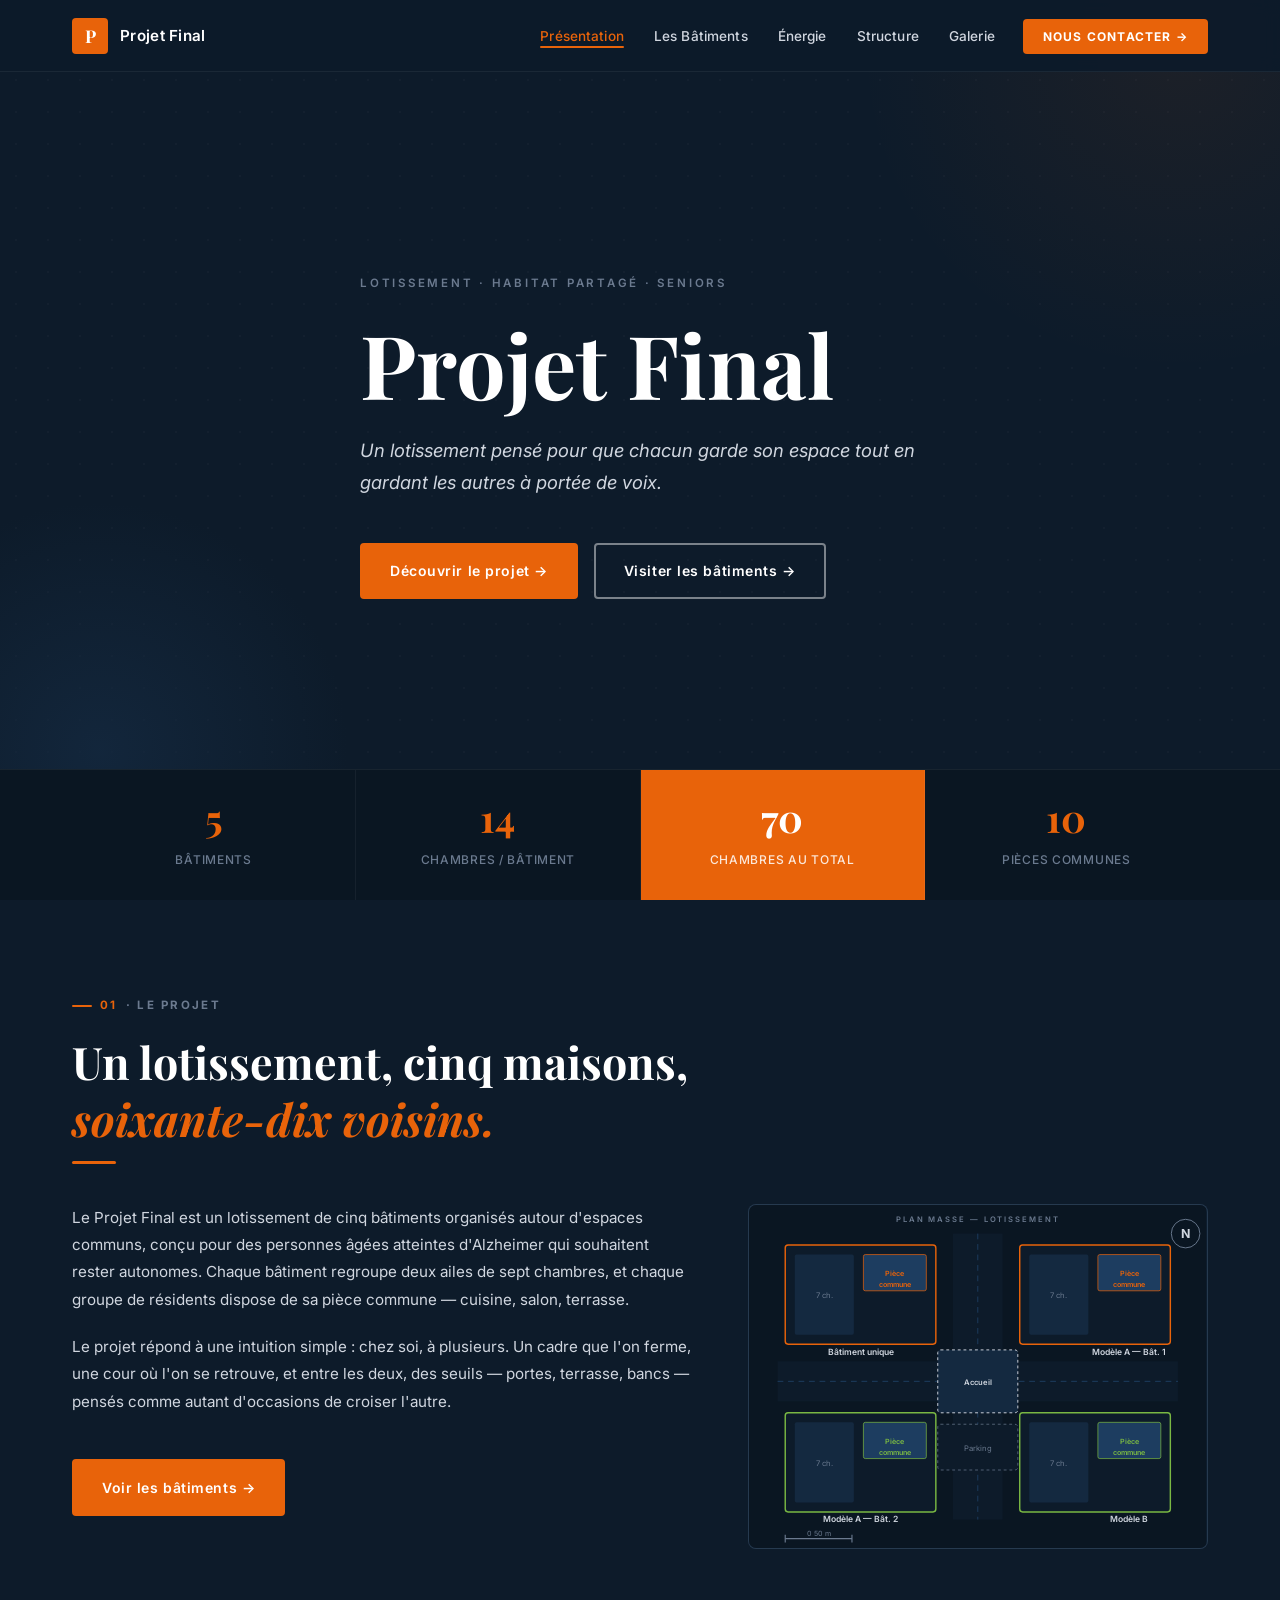
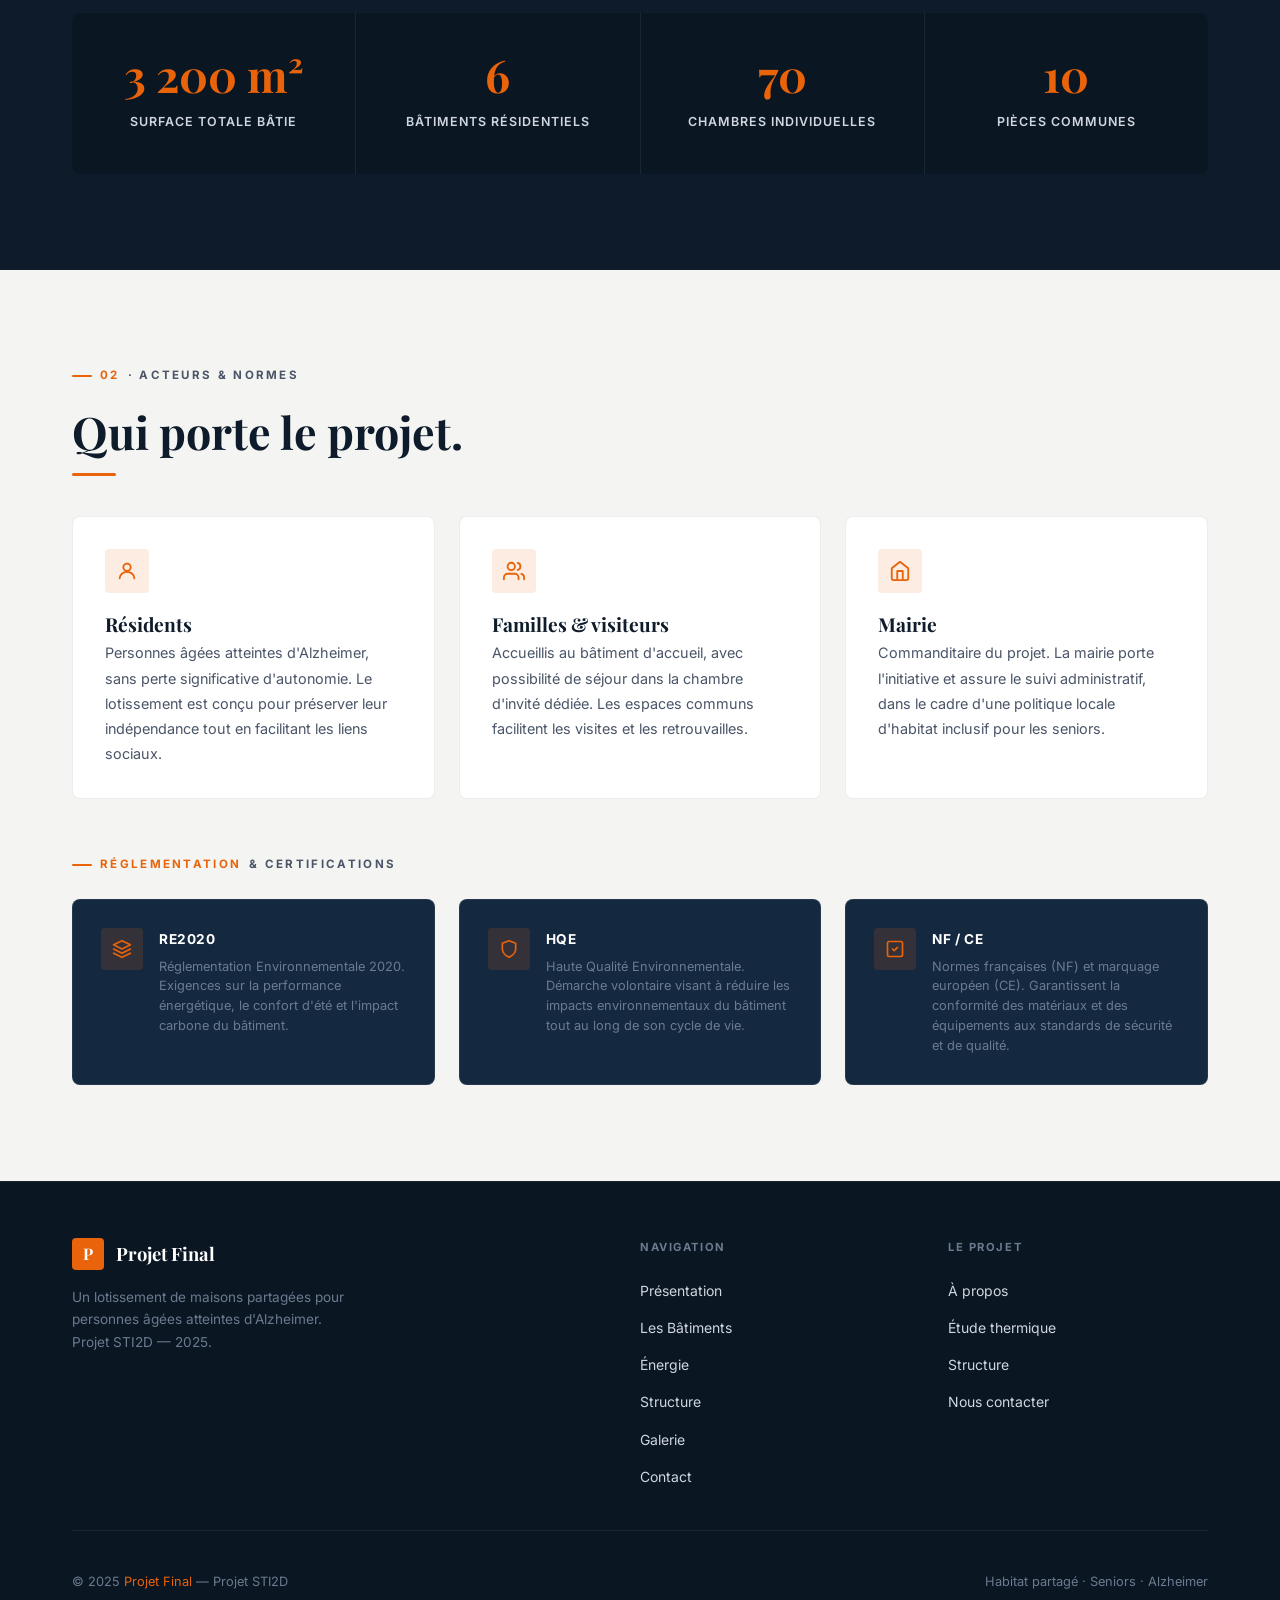
==== commit 5aa9236a: "Update index.html" ====
--- a/index.html
+++ b/index.html
@@ -179,7 +179,7 @@
             <span class="stat-block__label">Surface totale bâtie</span>
           </div>
           <div class="stat-block">
-            <span class="stat-block__number">5</span>
+            <span class="stat-block__number">6</span>
             <span class="stat-block__label">Bâtiments résidentiels</span>
           </div>
           <div class="stat-block">
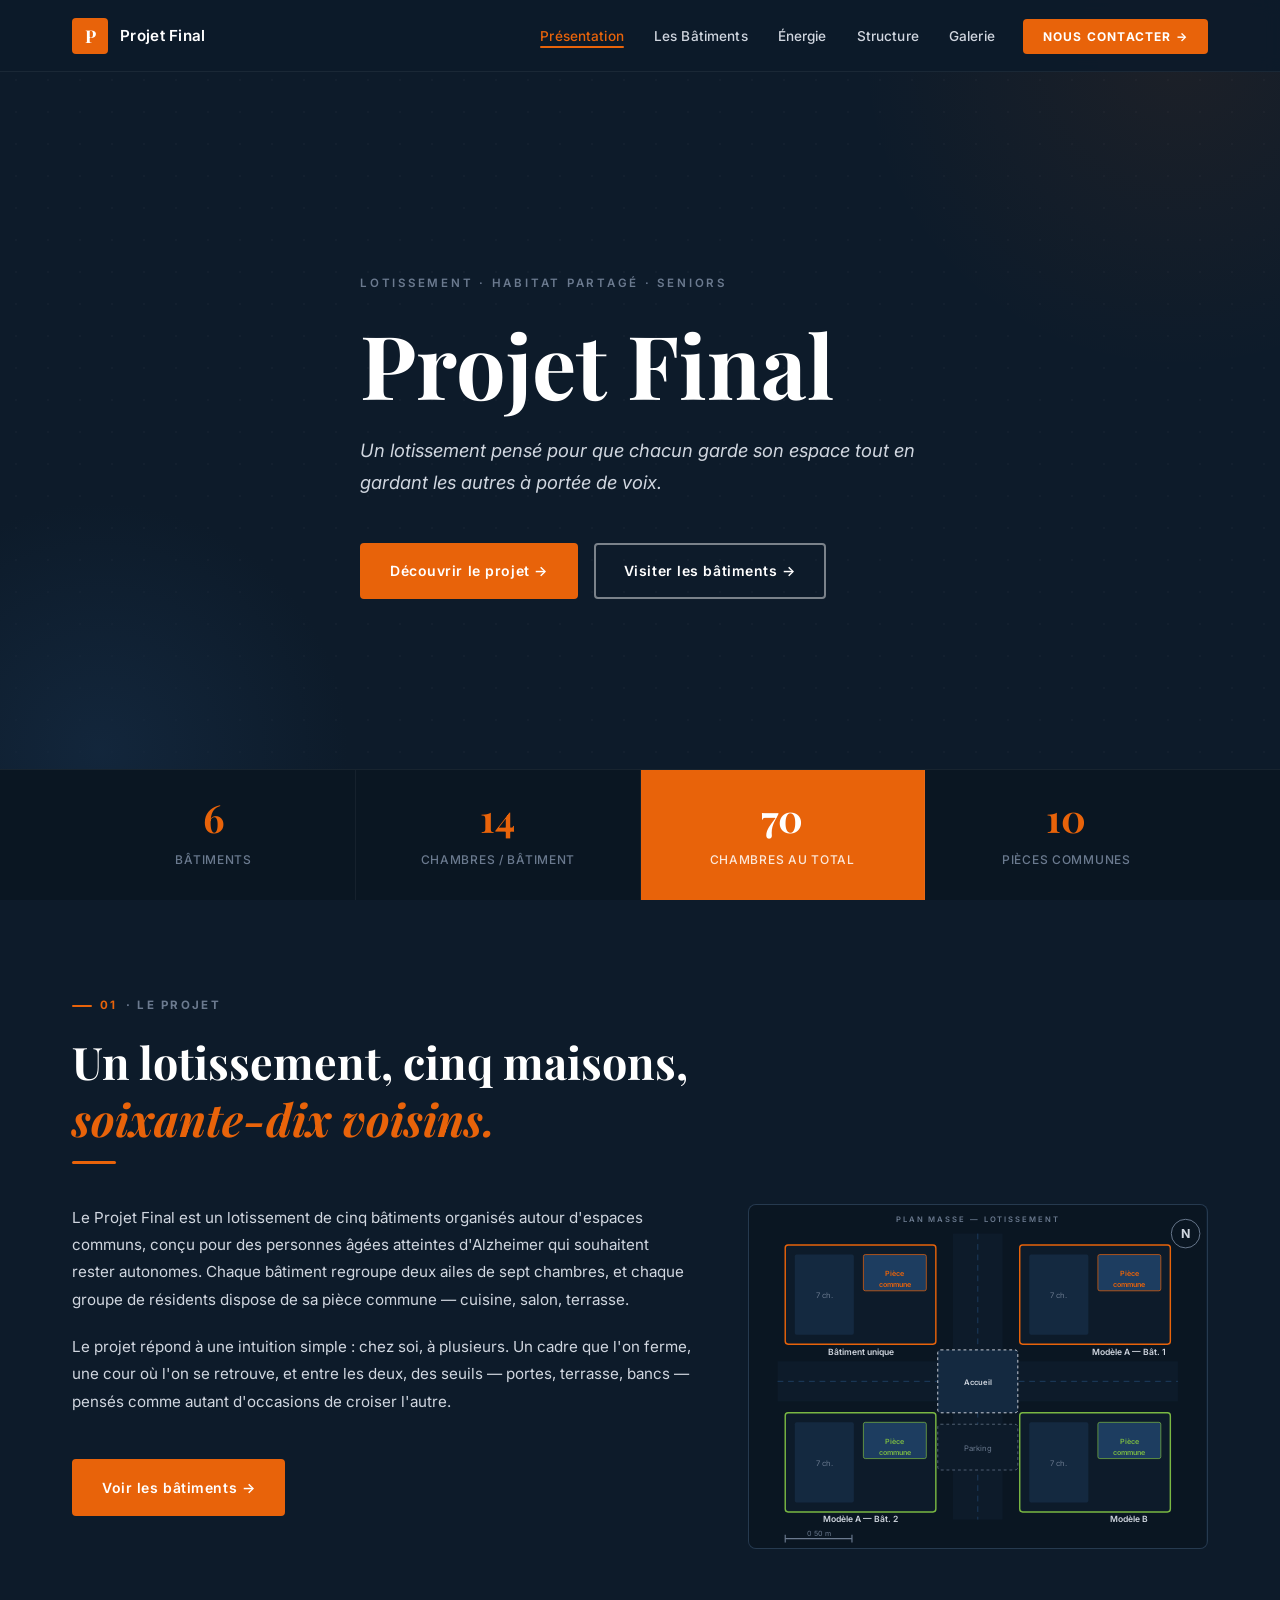
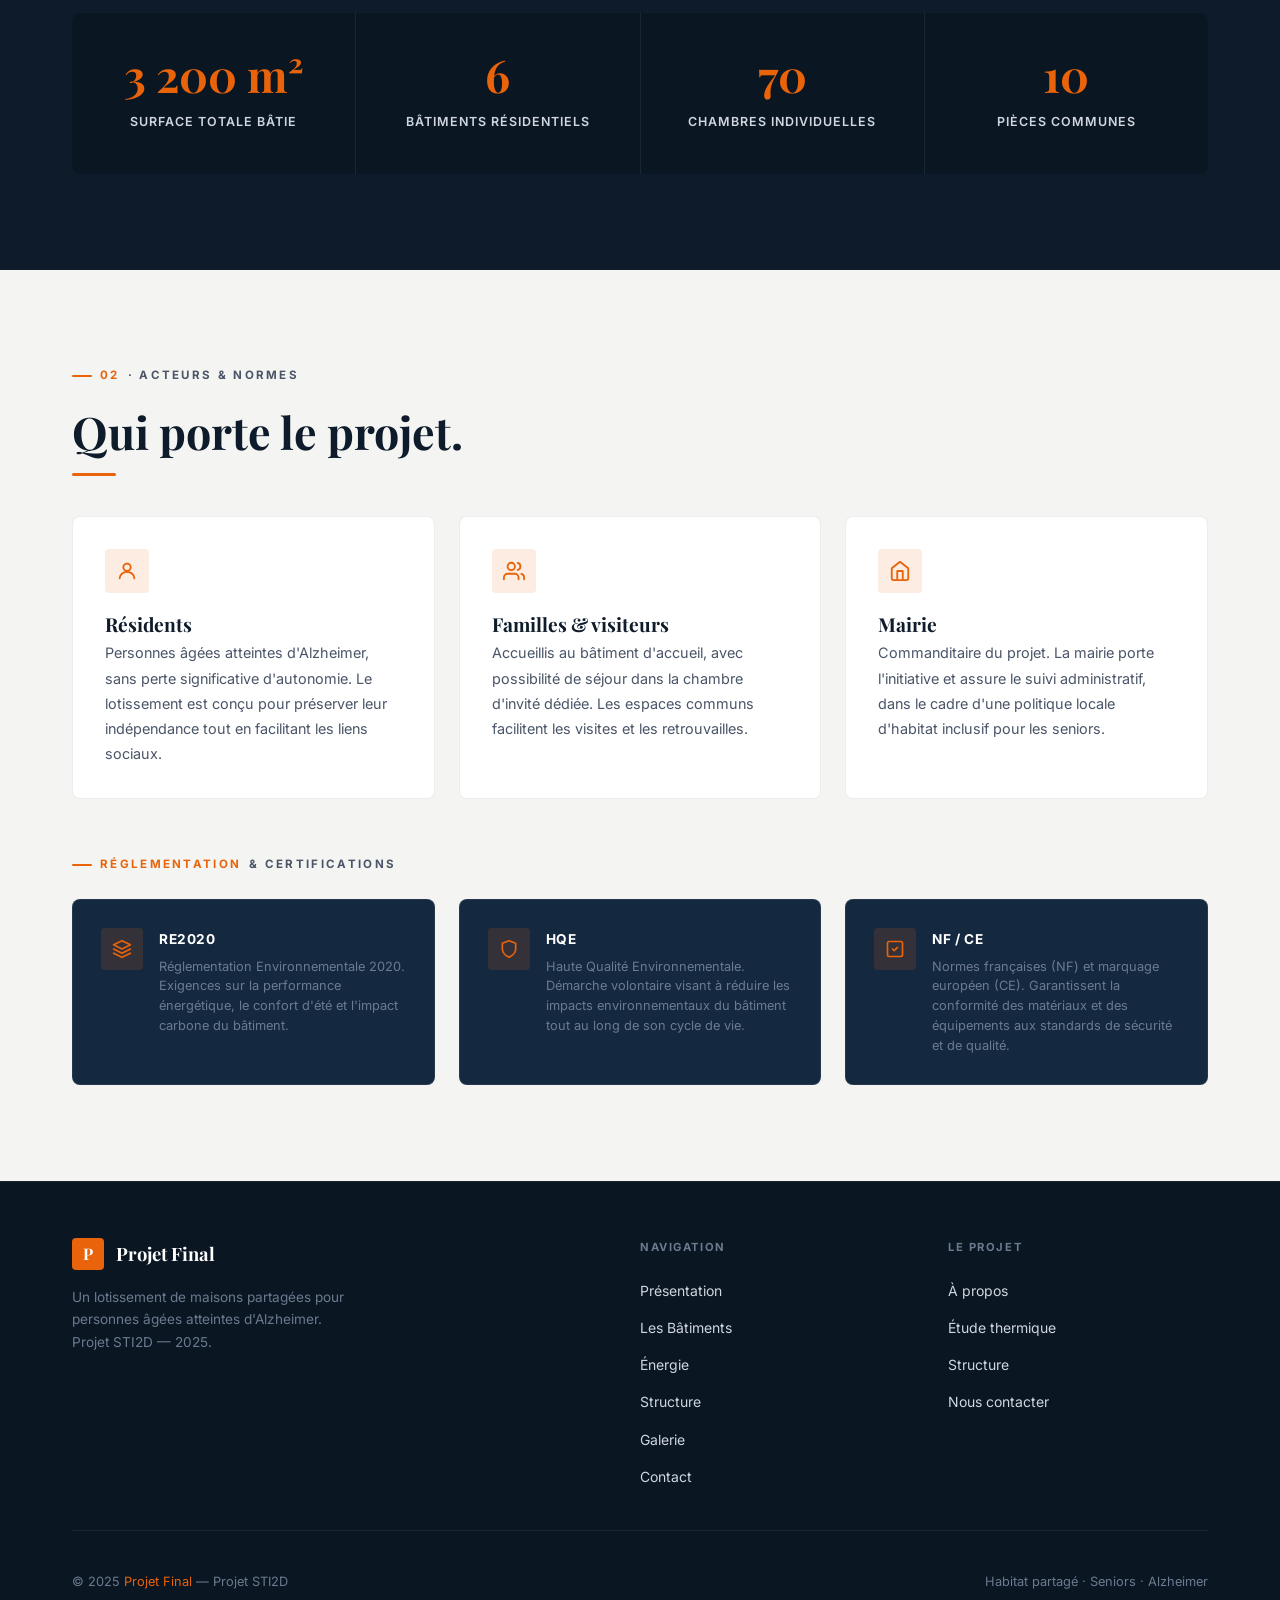
==== commit 9899a0fa: "Update index.html" ====
--- a/index.html
+++ b/index.html
@@ -58,7 +58,7 @@
       <div class="hero__stats">
         <div class="hero__stats-grid container">
           <div class="hero__stat">
-            <span class="hero__stat-number">5</span>
+            <span class="hero__stat-number">6</span>
             <span class="hero__stat-label">Bâtiments</span>
           </div>
           <div class="hero__stat">
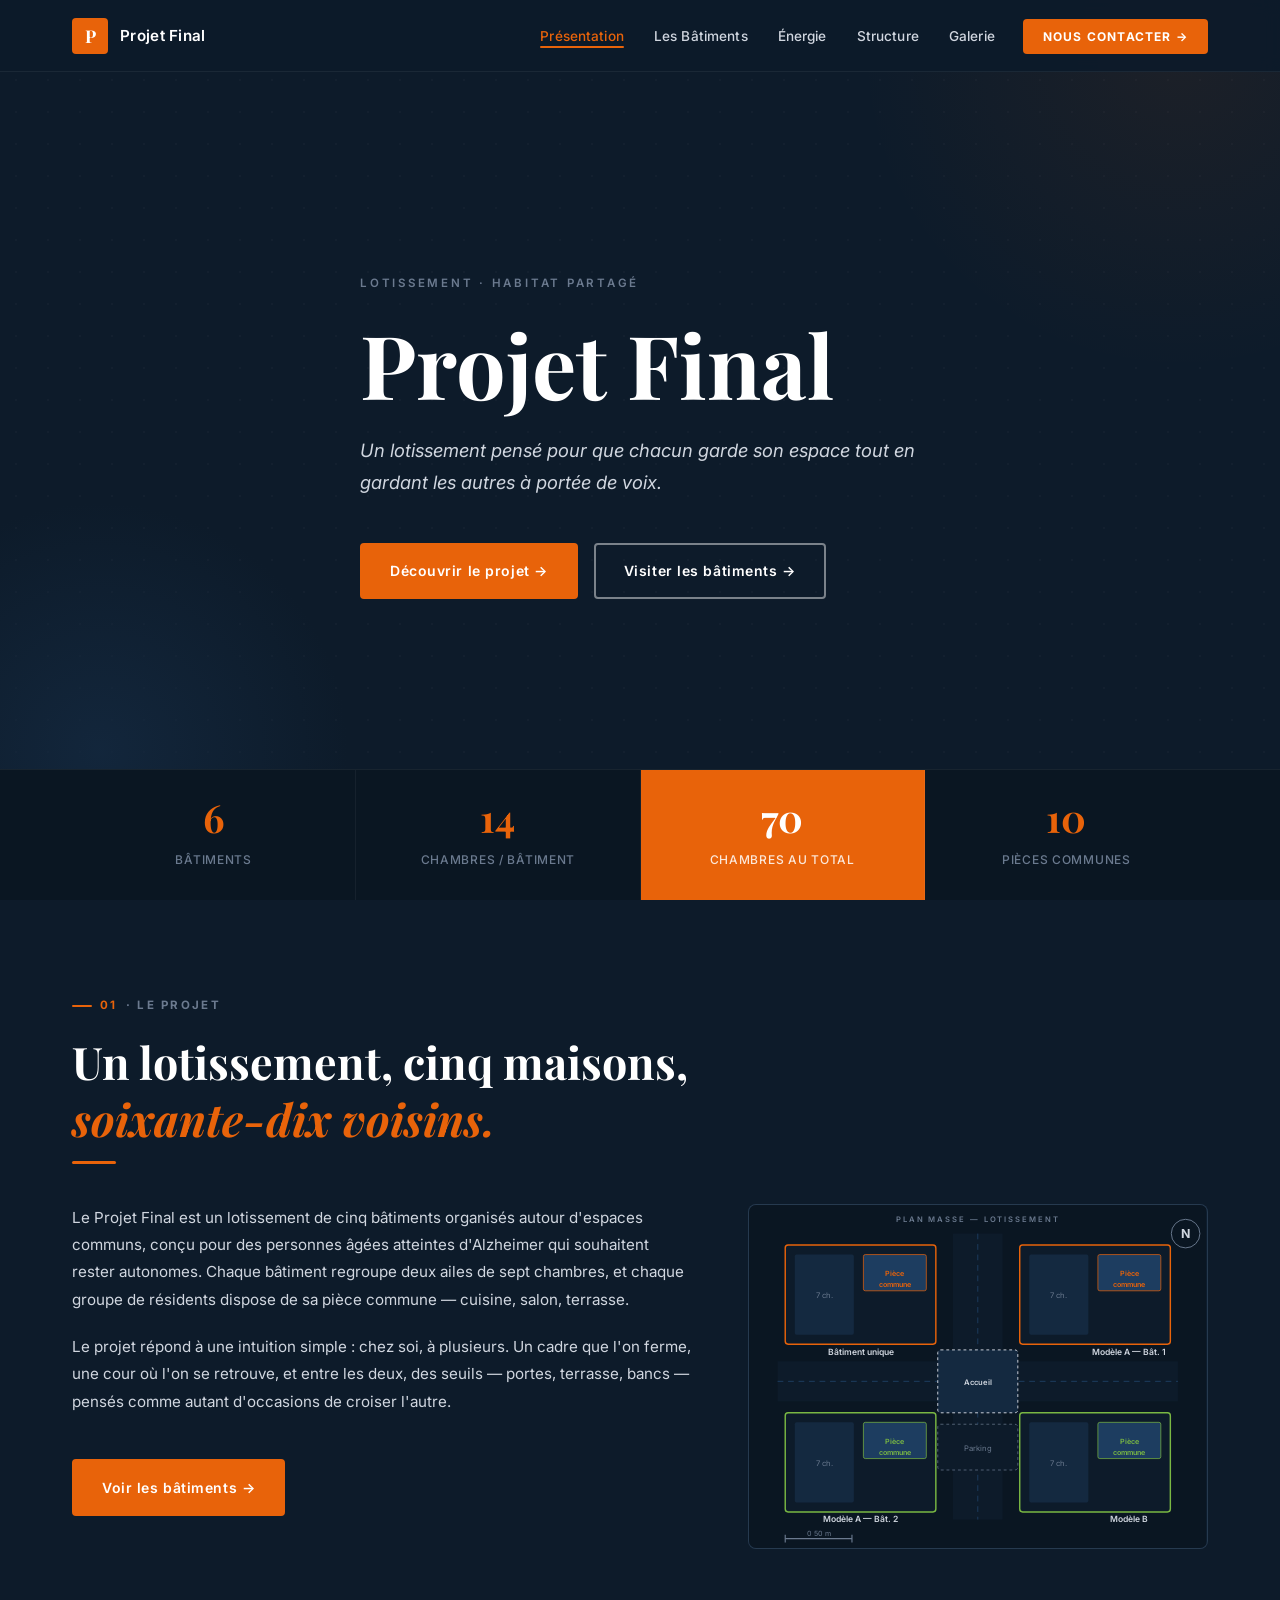
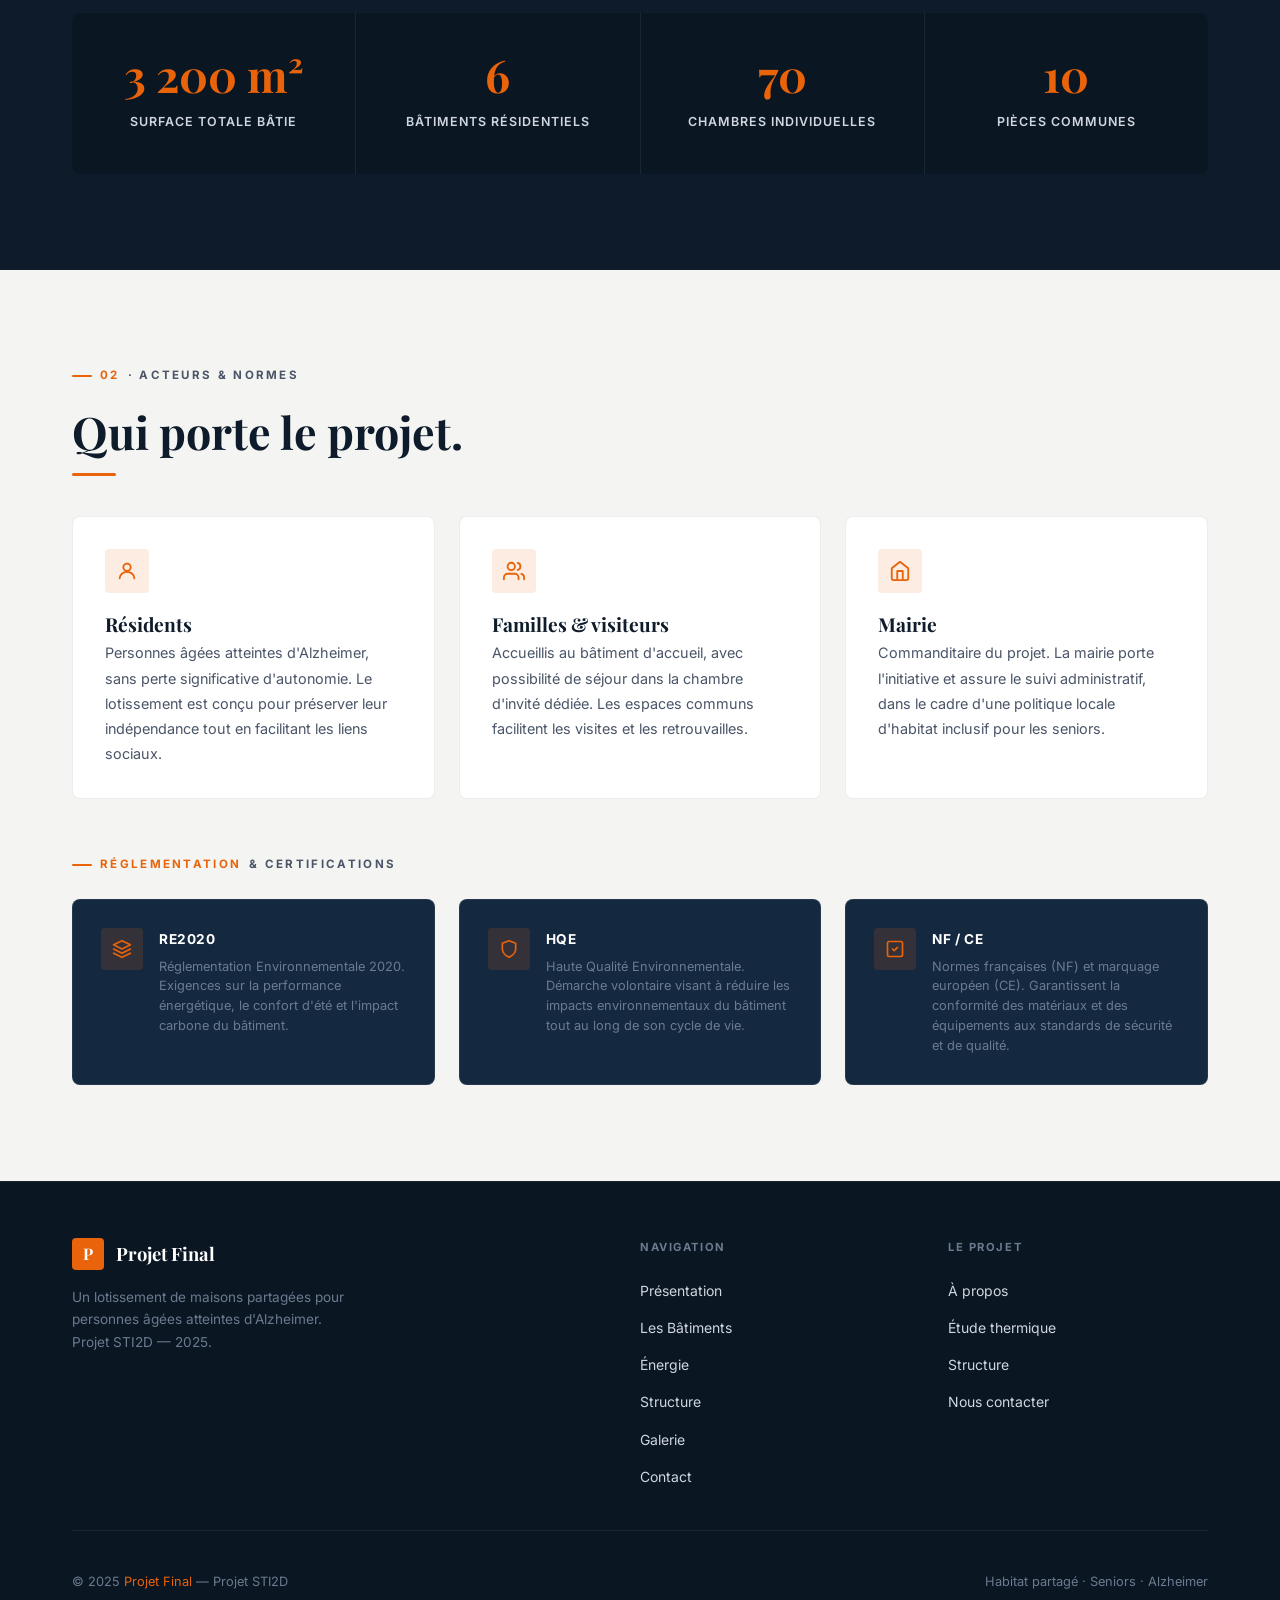
==== commit 6c3f82a8: "Update index.html" ====
--- a/index.html
+++ b/index.html
@@ -45,7 +45,7 @@
     <!-- ===== HERO ===== -->
     <section class="hero">
       <div class="hero__content container">
-        <p class="hero__eyebrow">Lotissement · Habitat Partagé · Seniors</p>
+        <p class="hero__eyebrow">Lotissement · Habitat Partagé</p>
         <h1 class="hero__title">Projet Final</h1>
         <p class="hero__subtitle">Un lotissement pensé pour que chacun garde son espace tout en gardant les autres à portée de voix.</p>
         <div class="hero__actions">
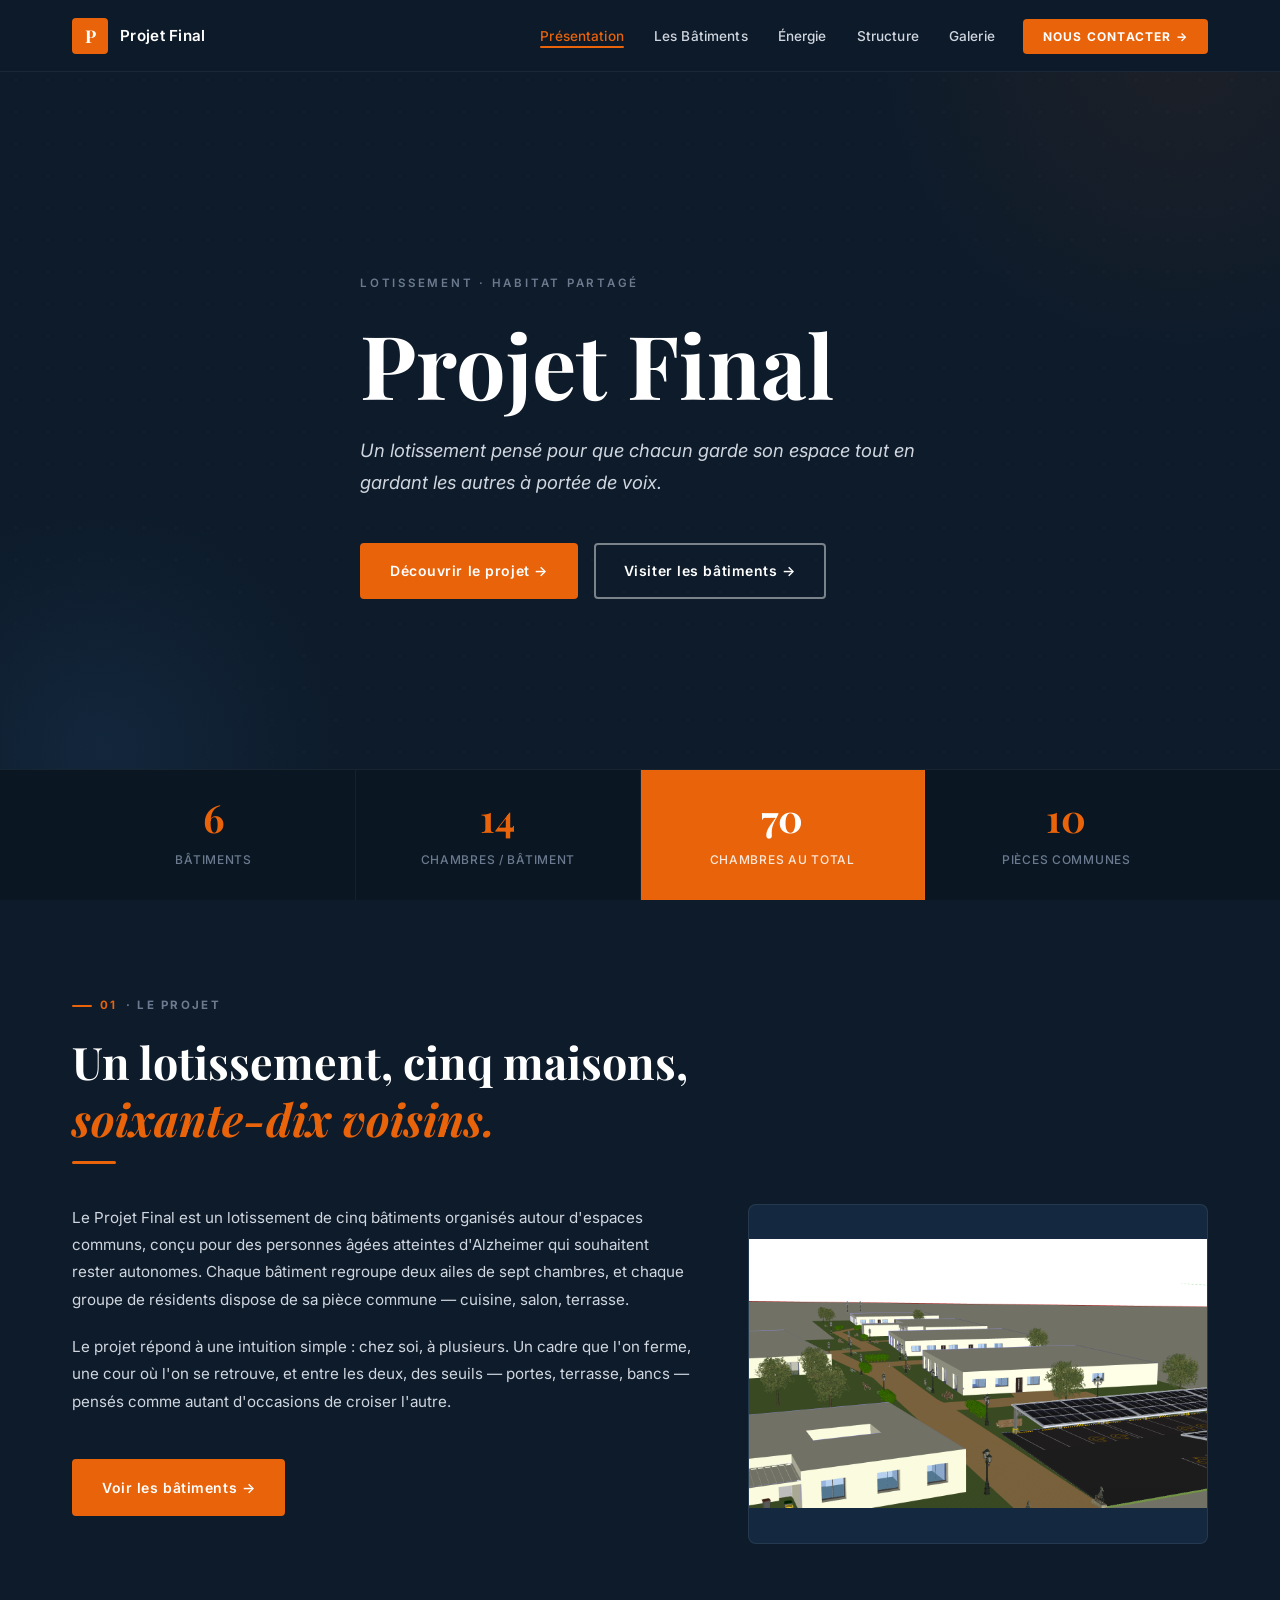
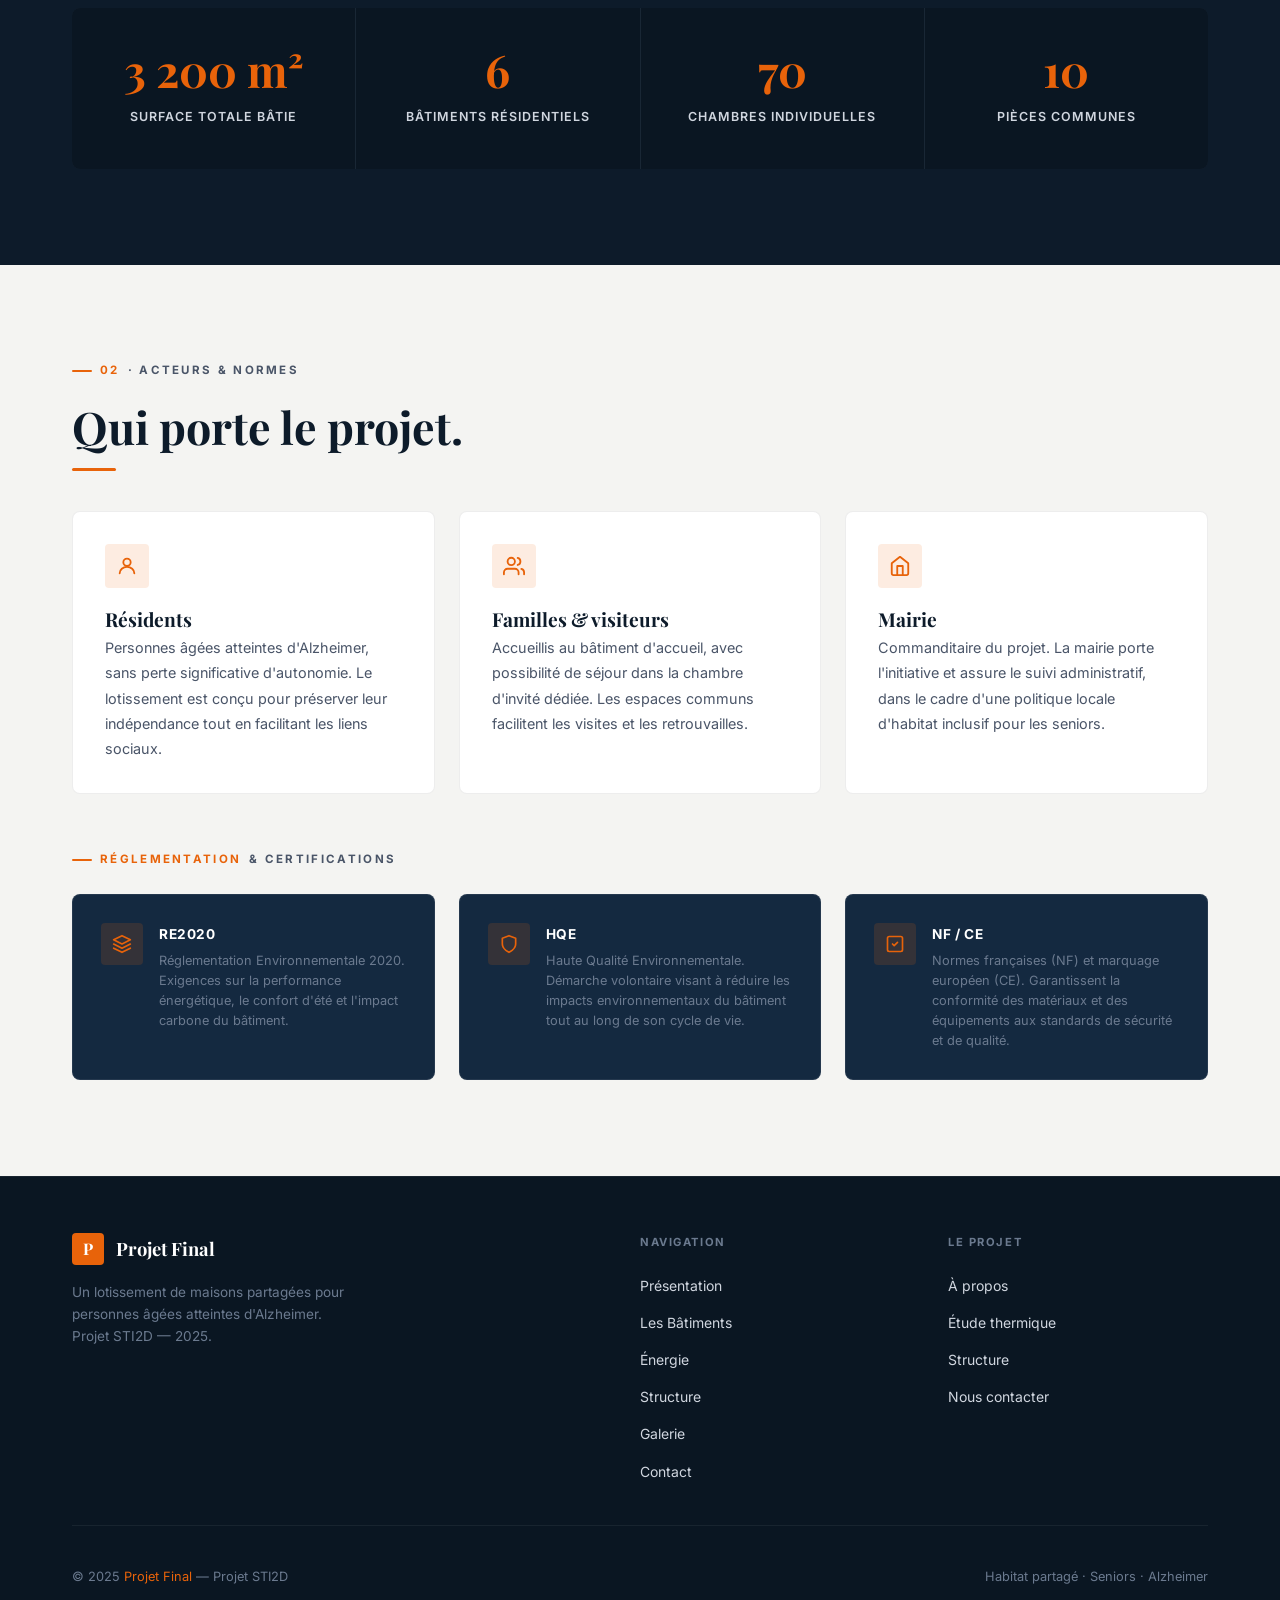
==== commit 1ee9442d: "Rename index_1_.html to  index.html" ====
--- a/index.html
+++ b/index.html
@@ -100,75 +100,7 @@
 
           <!-- Plan masse SVG -->
           <div class="plan-wrapper">
-            <svg viewBox="0 0 480 360" xmlns="http://www.w3.org/2000/svg" width="100%" height="100%" style="min-height:300px;">
-              <!-- Fond -->
-              <rect width="480" height="360" fill="#0A1622"/>
-
-              <!-- Légende titre -->
-              <text x="240" y="18" text-anchor="middle" fill="#6B7A8F" font-size="8" font-family="Inter" letter-spacing="2" font-weight="600">PLAN MASSE — LOTISSEMENT</text>
-
-              <!-- Allée centrale verticale -->
-              <rect x="214" y="30" width="52" height="300" fill="#0D1B2A"/>
-              <line x1="240" y1="30" x2="240" y2="330" stroke="#1D3D60" stroke-width="1" stroke-dasharray="6,5"/>
-
-              <!-- Allée centrale horizontale -->
-              <rect x="30" y="164" width="420" height="42" fill="#0D1B2A"/>
-              <line x1="30" y1="185" x2="450" y2="185" stroke="#1D3D60" stroke-width="1" stroke-dasharray="6,5"/>
-
-              <!-- BÂTIMENT UNIQUE (haut gauche) -->
-              <rect x="38" y="42" width="158" height="104" rx="3" fill="#0D1B2A" stroke="#E8630A" stroke-width="1.5"/>
-              <rect x="48" y="52" width="62" height="84" rx="2" fill="#142940"/>
-              <text x="79" y="98" text-anchor="middle" fill="#6B7A8F" font-size="8" font-family="Inter">7 ch.</text>
-              <rect x="120" y="52" width="66" height="38" rx="2" fill="#1D3D60" stroke="#E8630A" stroke-width="0.75"/>
-              <text x="153" y="75" text-anchor="middle" fill="#E8630A" font-size="7.5" font-family="Inter" font-weight="600">Pièce</text>
-              <text x="153" y="86" text-anchor="middle" fill="#E8630A" font-size="7.5" font-family="Inter" font-weight="600">commune</text>
-              <text x="117" y="157" text-anchor="middle" fill="#D0D6DF" font-size="9" font-family="Inter" font-weight="600">Bâtiment unique</text>
-
-              <!-- MODÈLE A - bât 1 (haut droite) -->
-              <rect x="284" y="42" width="158" height="104" rx="3" fill="#0D1B2A" stroke="#E8630A" stroke-width="1.5"/>
-              <rect x="294" y="52" width="62" height="84" rx="2" fill="#142940"/>
-              <text x="325" y="98" text-anchor="middle" fill="#6B7A8F" font-size="8" font-family="Inter">7 ch.</text>
-              <rect x="366" y="52" width="66" height="38" rx="2" fill="#1D3D60" stroke="#E8630A" stroke-width="0.75"/>
-              <text x="399" y="75" text-anchor="middle" fill="#E8630A" font-size="7.5" font-family="Inter" font-weight="600">Pièce</text>
-              <text x="399" y="86" text-anchor="middle" fill="#E8630A" font-size="7.5" font-family="Inter" font-weight="600">commune</text>
-              <text x="399" y="157" text-anchor="middle" fill="#D0D6DF" font-size="9" font-family="Inter" font-weight="600">Modèle A — Bât. 1</text>
-
-              <!-- MODÈLE A - bât 2 (bas gauche) -->
-              <rect x="38" y="218" width="158" height="104" rx="3" fill="#0D1B2A" stroke="#7AB843" stroke-width="1.5"/>
-              <rect x="48" y="228" width="62" height="84" rx="2" fill="#142940"/>
-              <text x="79" y="274" text-anchor="middle" fill="#6B7A8F" font-size="8" font-family="Inter">7 ch.</text>
-              <rect x="120" y="228" width="66" height="38" rx="2" fill="#1D3D60" stroke="#7AB843" stroke-width="0.75"/>
-              <text x="153" y="251" text-anchor="middle" fill="#7AB843" font-size="7.5" font-family="Inter" font-weight="600">Pièce</text>
-              <text x="153" y="262" text-anchor="middle" fill="#7AB843" font-size="7.5" font-family="Inter" font-weight="600">commune</text>
-              <text x="117" y="333" text-anchor="middle" fill="#D0D6DF" font-size="9" font-family="Inter" font-weight="600">Modèle A — Bât. 2</text>
-
-              <!-- MODÈLE B - bât 1 (bas droite) -->
-              <rect x="284" y="218" width="158" height="104" rx="3" fill="#0D1B2A" stroke="#7AB843" stroke-width="1.5"/>
-              <rect x="294" y="228" width="62" height="84" rx="2" fill="#142940"/>
-              <text x="325" y="274" text-anchor="middle" fill="#6B7A8F" font-size="8" font-family="Inter">7 ch.</text>
-              <rect x="366" y="228" width="66" height="38" rx="2" fill="#1D3D60" stroke="#7AB843" stroke-width="0.75"/>
-              <text x="399" y="251" text-anchor="middle" fill="#7AB843" font-size="7.5" font-family="Inter" font-weight="600">Pièce</text>
-              <text x="399" y="262" text-anchor="middle" fill="#7AB843" font-size="7.5" font-family="Inter" font-weight="600">commune</text>
-              <text x="399" y="333" text-anchor="middle" fill="#D0D6DF" font-size="9" font-family="Inter" font-weight="600">Modèle B</text>
-
-              <!-- Bâtiment accueil (centre) -->
-              <rect x="198" y="152" width="84" height="66" rx="3" fill="#142940" stroke="#D0D6DF" stroke-width="1" stroke-dasharray="3,3"/>
-              <text x="240" y="189" text-anchor="middle" fill="#D0D6DF" font-size="8" font-family="Inter" font-weight="600">Accueil</text>
-
-              <!-- Parking (bas centre) -->
-              <rect x="198" y="230" width="84" height="48" rx="3" fill="#0D1B2A" stroke="#6B7A8F" stroke-width="0.75" stroke-dasharray="3,3"/>
-              <text x="240" y="258" text-anchor="middle" fill="#6B7A8F" font-size="8" font-family="Inter">Parking</text>
-
-              <!-- Nord -->
-              <circle cx="458" cy="30" r="15" fill="none" stroke="#6B7A8F" stroke-width="1"/>
-              <text x="458" y="35" text-anchor="middle" fill="#D0D6DF" font-size="13" font-family="Inter" font-weight="700">N</text>
-
-              <!-- Échelle -->
-              <line x1="38" y1="350" x2="108" y2="350" stroke="#6B7A8F" stroke-width="1.2"/>
-              <line x1="38" y1="346" x2="38" y2="354" stroke="#6B7A8F" stroke-width="1.2"/>
-              <line x1="108" y1="346" x2="108" y2="354" stroke="#6B7A8F" stroke-width="1.2"/>
-              <text x="73" y="347" text-anchor="middle" fill="#6B7A8F" font-size="7.5" font-family="Inter">0      50 m</text>
-            </svg>
+            <img src="img/c1.png" alt="Plan masse — Lotissement">
           </div>
         </div>
 
